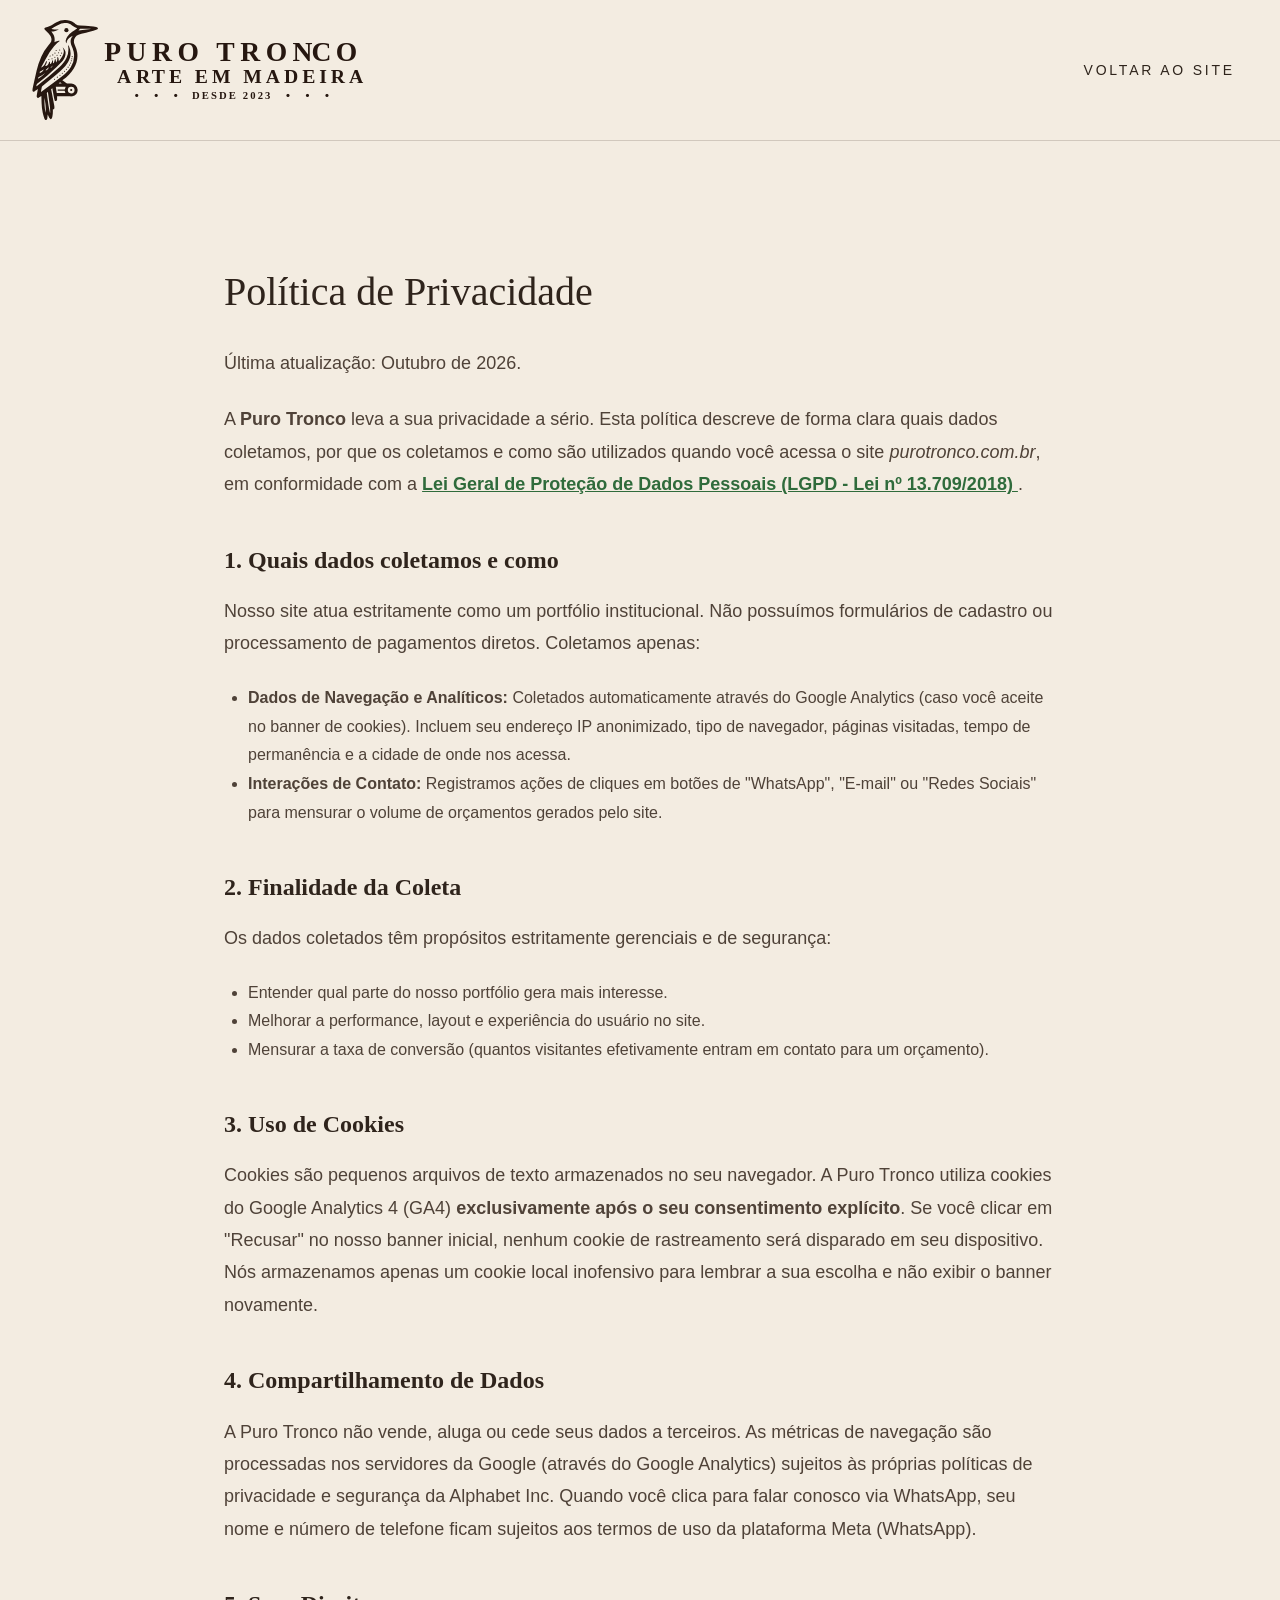
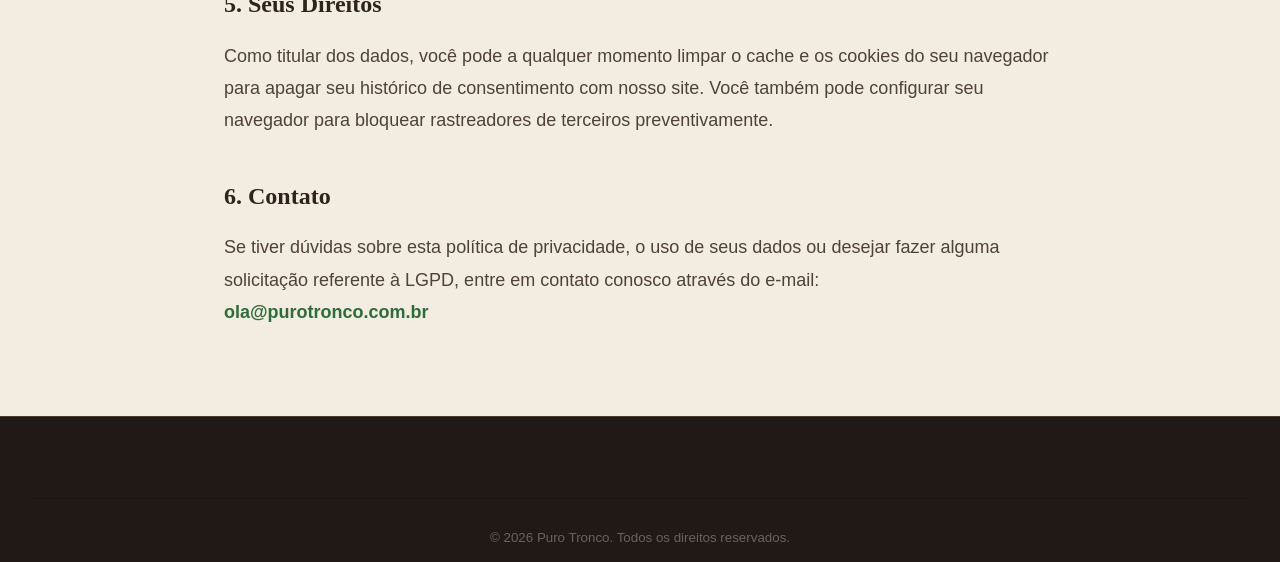
==== privacidade.html @ 40820120 "Site Puro Tronco V4 Site da puro tronco V4, coletas de métricas, coleta de cookies e indexação, otim" ====
<!DOCTYPE html>
<html lang="pt-BR">

<head>
  <meta charset="UTF-8" />
  <meta name="viewport" content="width=device-width, initial-scale=1.0" />
  <title>Política de Privacidade | Puro Tronco</title>
  <meta name="robots" content="noindex, follow"> 
  
  <link rel="preload" href="./assets/fonts/LTSaeada-SemiBold.woff2" as="font" type="font/woff2" crossorigin>  
  <link rel="icon" href="./assets/img/svg/favicon-puro-tronco.svg"/>
  <link rel="stylesheet" href="./styles/style.css">
  
  <!-- Injeção do script para que o menu hambúrguer funcione nesta página -->
  <script src="./scripts/script.js" defer></script>
</head>

<body class="corpo-pagina">
  <div class="wrapper">
    
    <header class="cabecalho">
        <div class="cabecalho__container">
          <a href="./privacidade.html" class="link-padrao cabecalho__logo-link">
            <img src="./assets/img/svg/logo-horizontal-da-puro-tronco.svg" alt="Logo Puro Tronco Arte em Madeira"
              class="cabecalho__logo-img" width="1069.28" height="321.62"/>
          </a>
          
          <!-- Botão Hambúrguer adicionado para o mobile -->
          <button id="menu-mobile" class="btn-mobile" aria-label="Abrir menu" aria-expanded="false">
            <img src="./assets/img/svg/hamburguer-menu.svg" alt="" aria-hidden="true" width="24" height="24"/>
          </button>

          <nav id="navegacao-principal" class="nav">
            <a href="./index.html" class="link-padrao nav__link">Voltar ao site</a>
          </nav>
        </div>
    </header>

    <main class="privacidade">
        <h1 class="titulo-secundario privacidade__titulo">Política de Privacidade</h1>
        <p class="privacidade__texto">Última atualização: Outubro de 2026.</p>
        
        <p class="privacidade__texto">
            A <strong>Puro Tronco</strong> leva a sua privacidade a sério. Esta política descreve de forma clara quais dados coletamos, por que os coletamos e como são utilizados quando você acessa o site <em>purotronco.com.br</em>, em conformidade com a 
            <a href="https://www.planalto.gov.br/ccivil_03/_ato2015-2018/2018/lei/l13709.htm" target="_blank" rel="noopener noreferrer" class="texto-destaque" style="text-decoration: underline;">
                Lei Geral de Proteção de Dados Pessoais (LGPD - Lei nº 13.709/2018)
            </a>.
        </p>

        <h2 class="privacidade__subtitulo">1. Quais dados coletamos e como</h2>
        <p class="privacidade__texto">Nosso site atua estritamente como um portfólio institucional. Não possuímos formulários de cadastro ou processamento de pagamentos diretos. Coletamos apenas:</p>
        <ul class="privacidade__lista">
            <li><strong>Dados de Navegação e Analíticos:</strong> Coletados automaticamente através do Google Analytics (caso você aceite no banner de cookies). Incluem seu endereço IP anonimizado, tipo de navegador, páginas visitadas, tempo de permanência e a cidade de onde nos acessa.</li>
            <li><strong>Interações de Contato:</strong> Registramos ações de cliques em botões de "WhatsApp", "E-mail" ou "Redes Sociais" para mensurar o volume de orçamentos gerados pelo site.</li>
        </ul>

        <h2 class="privacidade__subtitulo">2. Finalidade da Coleta</h2>
        <p class="privacidade__texto">Os dados coletados têm propósitos estritamente gerenciais e de segurança:</p>
        <ul class="privacidade__lista">
            <li>Entender qual parte do nosso portfólio gera mais interesse.</li>
            <li>Melhorar a performance, layout e experiência do usuário no site.</li>
            <li>Mensurar a taxa de conversão (quantos visitantes efetivamente entram em contato para um orçamento).</li>
        </ul>

        <h2 class="privacidade__subtitulo">3. Uso de Cookies</h2>
        <p class="privacidade__texto">
            Cookies são pequenos arquivos de texto armazenados no seu navegador. A Puro Tronco utiliza cookies do Google Analytics 4 (GA4) <strong>exclusivamente após o seu consentimento explícito</strong>. 
            Se você clicar em "Recusar" no nosso banner inicial, nenhum cookie de rastreamento será disparado em seu dispositivo. Nós armazenamos apenas um cookie local inofensivo para lembrar a sua escolha e não exibir o banner novamente.
        </p>

        <h2 class="privacidade__subtitulo">4. Compartilhamento de Dados</h2>
        <p class="privacidade__texto">
            A Puro Tronco não vende, aluga ou cede seus dados a terceiros. As métricas de navegação são processadas nos servidores da Google (através do Google Analytics) sujeitos às próprias políticas de privacidade e segurança da Alphabet Inc. Quando você clica para falar conosco via WhatsApp, seu nome e número de telefone ficam sujeitos aos termos de uso da plataforma Meta (WhatsApp).
        </p>

        <h2 class="privacidade__subtitulo">5. Seus Direitos</h2>
        <p class="privacidade__texto">Como titular dos dados, você pode a qualquer momento limpar o cache e os cookies do seu navegador para apagar seu histórico de consentimento com nosso site. Você também pode configurar seu navegador para bloquear rastreadores de terceiros preventivamente.</p>

        <h2 class="privacidade__subtitulo">6. Contato</h2>
        <p class="privacidade__texto">
            Se tiver dúvidas sobre esta política de privacidade, o uso de seus dados ou desejar fazer alguma solicitação referente à LGPD, entre em contato conosco através do e-mail: <br>
            <strong><a href="mailto:ola@purotronco.com.br" class="texto-destaque">ola@purotronco.com.br</a></strong>
        </p>
    </main>

    <footer class="rodape">
        <div class="rodape__container">
          <div class="divisor-rodape"></div>
          <!-- Tag <label> removida e substituída por <div> conforme auditoria W3C -->
          <div class="rodape__rights">
            <div class="rodape__rights-text">
              <span class="rodape__copyright">© 2026 Puro Tronco. Todos os direitos reservados.</span>
            </div>
          </div>
        </div>
      </footer>
  </div>
</body>
</html>
---- styles/style.css ----
/* ==========================================================================
   1. VARIÁVEIS (Custom Properties)
   ========================================================================== */
:root {
    --header-height: 100px;
}

@font-face {
    font-family: 'LT Saeada';
    src: url('../assets/fonts/LTSaeada-SemiBold.woff2') format('woff2'),
        local('LT Saeada'), local('LTSaeada');
    font-weight: 600;
    /* Define o peso Semi-Bold correto da identidade da Puro Tronco */
    font-style: normal;
    font-display: swap;
    /* Mantém o texto visível com fonte padrão até o download concluir */
}

/* ==========================================================================
   2. RESET & CONFIGURAÇÕES GLOBAIS
   ========================================================================== */
*,
::before,
::after {
    box-sizing: border-box;
    border-width: 0;
    border-style: solid;
    border-color: #e5e7eb;
}

html,
:host {
    scroll-behavior: smooth;
    line-height: 1.5;
    text-size-adjust: 100%;
    tab-size: 4;
    font-family: 'LT Saeada', ui-sans-serif, system-ui, sans-serif, "Apple Color Emoji", "Segoe UI Emoji", "Segoe UI Symbol", "Noto Color Emoji";
    font-feature-settings: normal;
    font-variation-settings: normal;
    -webkit-tap-highlight-color: transparent;
}

body {
    margin: 0;
    font-family: 'LT Saeada', sans-serif;
    line-height: inherit;
}

hr {
    height: 0;
    color: inherit;
    border-top-width: 1px;
}

abbr:where([title]) {
    text-decoration: underline dotted;
}

a {
    color: inherit;
    text-decoration: inherit;
}

b,
strong {
    font-weight: bolder;
}

small {
    font-size: 80%;
}

sub,
sup {
    font-size: 75%;
    line-height: 0;
    position: relative;
    vertical-align: baseline;
}

sub {
    bottom: -0.25em;
}

sup {
    top: -0.5em;
}

table {
    text-indent: 0;
    border-color: inherit;
    border-collapse: collapse;
}

button,
input,
optgroup,
select,
textarea {
    font-family: inherit;
    font-size: 100%;
    margin: 0;
    padding: 0;
}

button,
select {
    text-transform: none;
}

button,
input:where([type='button']),
input:where([type='reset']),
input:where([type='submit']) {
    appearance: button;
    background-color: transparent;
    background-image: none;
}

:-moz-focusring {
    outline: auto;
}

:-moz-ui-invalid {
    box-shadow: none;
}

progress {
    vertical-align: baseline;
}

::-webkit-inner-spin-button,
::-webkit-outer-spin-button {
    height: auto;
}

[type='search'] {
    appearance: textfield;
    outline-offset: -2px;
}

::-webkit-search-decoration {
    appearance: none;
}

::-webkit-file-upload-button {
    appearance: button;
    font: inherit;
}

summary {
    display: list-item;
}

blockquote,
dl,
dd,
h1,
h2,
h3,
h4,
h5,
h6,
hr,
figure,
p,
pre {
    margin: 0;
}

fieldset,
legend,
dialog {
    margin: 0;
    padding: 0;
}

ol,
ul,
menu {
    list-style: none;
    margin: 0;
    padding: 0;
}

textarea {
    resize: vertical;
}

input::placeholder,
textarea::placeholder {
    opacity: 1;
    color: #9ca3af;
}

button,
[role="button"] {
    cursor: pointer;
}

:disabled {
    cursor: default;
}

img,
svg,
video,
canvas,
audio,
iframe,
embed,
object {
    display: block;
}

img,
video {
    max-width: 100%;
    height: auto;
}

[hidden] {
    display: none;
}

/* ==========================================================================
   3. TIPOGRAFIA GERAL E BASE
   ========================================================================== */
.font-display,
h1,
h2,
h3,
h4,
h5,
h6 {
    font-family: 'LT Saeada', 'Playfair Display', serif, sans-serif;
    font-size: inherit;
    font-weight: inherit;
}

code,
kbd,
samp,
pre {
    font-family: ui-monospace, SFMono-Regular, Menlo, Monaco, Consolas, "Liberation Mono", "Courier New", monospace;
    font-size: 1em;
}

.corpo-pagina {
    background-color: #f3ece1;
    color: #2b241f;
    font-size: 16px;
    line-height: 1.6;
    font-family: 'LT Saeada', sans-serif;
}

.titulo-principal {
    color: #f7efe4;
    font-size: 64px;
    line-height: 1.05;
}

.titulo-secundario {
    color: #2f241c;
    font-size: 40px;
    line-height: 1.15;
}

.btn-primario {
    background-color: #2f6b3b;
    color: #ffffff;
    border-radius: 9999px;
}

.link-padrao {
    color: #2f241c;
    text-decoration: none;
}

.borda-destaque {
    border-radius: 20px;
    border-color: #dccab3;
}

/* ==========================================================================
   4. LAYOUT GERAL
   ========================================================================== */
.wrapper {
    min-height: 100vh;
    background-color: rgb(243 236 225 / 1);
    color: rgb(43 36 31 / 1);
}

section {
    scroll-margin-top: var(--header-height);
}

.sobre__titulo,
.portfolio__titulo,
.servicos__titulo,
.contato__titulo {
    font-size: clamp(1.875rem, 4vw + 1rem, 3rem) !important;
    line-height: 1.2 !important;
}

/* ==========================================================================
   5. COMPONENTES: HEADER & MENU
   ========================================================================== */
.cabecalho {
    position: sticky;
    top: 0px;
    z-index: 30;
    border-bottom-width: 1px;
    border-color: rgb(75 58 47 / 0.2);
    background-color: rgb(243 236 225 / 0.95);
    backdrop-filter: blur(8px);
}

.cabecalho__container {
    margin-left: auto;
    margin-right: auto;
    display: flex;
    max-width: 80rem;
    align-items: center;
    justify-content: space-between;
    padding: 1.25rem 2rem;
}

.cabecalho__logo-link {
    display: flex;
    align-items: center;
    gap: 0.75rem;
    transition: all 150ms cubic-bezier(0.4, 0, 0.2, 1);
}

.cabecalho__logo-link:hover {
    opacity: 0.8;
}

.cabecalho__logo-img {
    display: block;
    width: 100%;
    max-width: 520px;
    height: 100px;
    object-fit: contain;
}

.nav {
    display: flex;
    align-items: center;
    gap: 2rem;
    font-size: 0.875rem;
    font-weight: 500;
    text-transform: uppercase;
    letter-spacing: 0.2em;
    color: rgb(77 58 45 / 1);
}

.nav__link {
    border-radius: 9999px;
    border: 1px solid transparent;
    padding: 0.5rem 0.75rem;
    transition: all 150ms cubic-bezier(0.4, 0, 0.2, 1);
}

.nav__link:hover {
    border-color: rgb(191 163 135 / 1);
    background-color: rgb(234 219 200 / 1);
}

.btn-mobile {
    display: none;
    background: none;
    border: none;
    cursor: pointer;
    color: rgb(47 36 28 / 1);
    padding: 0.5rem;
}

/* ==========================================================================
   6. SEÇÕES
   ========================================================================== */

/* --- HERO --- */
.hero {
    position: relative;
    overflow: hidden;
    background-color: rgb(36 26 21 / 1);
}

.hero__bg-texture {
    position: absolute;
    inset: 0px;
    opacity: 0.4;
}

.hero__bg-img {
    height: 100%;
    width: 100%;
    object-fit: cover;
}

.hero__overlay {
    position: absolute;
    inset: 0px;
    background-image: linear-gradient(to right, rgb(31 23 18 / 0.95), rgb(43 32 24 / 0.8), rgb(59 45 34 / 0.7));
    background-color: rgba(0, 0, 0, 0);
}

.hero__container {
    position: relative;
    margin: 0 auto;
    display: flex;
    max-width: 80rem;
    flex-direction: column;
    gap: 2rem;
    padding: 7rem 2rem;
}

.hero__badge {
    width: fit-content;
    border-radius: 9999px;
    border: 1px solid rgb(199 150 93 / 0.4);
    background-color: rgb(243 236 225 / 0.1);
    padding: 0.5rem 1rem;
    font-size: 0.75rem;
    font-weight: 600;
    text-transform: uppercase;
    letter-spacing: 0.3em;
    color: rgb(228 201 168 / 1);
}

.hero__content {
    max-width: 56rem;
}

.hero__title {
    font-size: clamp(2.25rem, 5vw + 1rem, 4.5rem) !important;
    line-height: 1.1 !important;
    font-weight: 700;
    letter-spacing: 2px;
    color: rgb(247 239 228 / 1);
}

.hero__subtitle {
    margin-top: 1.5rem;
    max-width: 42rem;
    font-size: 1.25rem;
    line-height: 1.75rem;
    color: rgb(234 223 206 / 1);
}

.hero__actions {
    margin-top: 2.5rem;
    display: flex;
    align-items: center;
    gap: 1rem;
}

.hero__btn {
    display: inline-flex;
    align-items: center;
    gap: 0.75rem;
    border-radius: 9999px;
    border: 1px solid rgb(75 138 88 / 1);
    background-color: rgb(47 107 59 / 1);
    padding: 1rem 1.75rem;
    font-size: 0.875rem;
    font-weight: 600;
    text-transform: uppercase;
    letter-spacing: 0.18em;
    color: rgb(255 255 255 / 1);
    transition: all 150ms ease;
}

.hero__btn:hover {
    border-color: rgb(132 176 141 / 1);
    background-color: rgb(36 87 48 / 1);
}

.hero__btn:focus {
    outline: 2px solid transparent;
    outline-offset: 2px;
    box-shadow: 0 0 0 0px #fff, 0 0 0 calc(2px + 0px) rgb(207 226 211 / 1), 0 0 #0000;
}

.btn-primario__icone {
    height: 1.25rem;
    width: 1.25rem;
}

/* --- TAG DE SEÇÃO GLOBAL --- */
.tag-secao {
    width: fit-content;
    border-radius: 9999px;
    border: 1px solid rgb(210 181 150 / 1);
    background-color: rgb(245 235 223 / 1);
    padding: 0.5rem 1rem;
    font-size: 0.75rem;
    font-weight: 600;
    text-transform: uppercase;
    letter-spacing: 0.25em;
    color: rgb(138 101 70 / 1);
}

.tag-secao--margin {
    margin-bottom: 20px;
}

/* --- SOBRE --- */
.sobre {
    border-top: 1px solid rgb(220 202 179 / 1);
    background-color: rgb(246 239 230 / 1);
}

.sobre__container {
    margin: 0 auto;
    display: grid;
    max-width: 80rem;
    grid-template-columns: repeat(2, minmax(0, 1fr));
    gap: 3rem;
    padding: 6rem 2rem;
}

.sobre__conteudo {
    display: flex;
    flex-direction: column;
    justify-content: center;
    gap: 1.5rem;
}

.sobre__linha {
    display: flex;
    align-items: stretch;
    flex-wrap: nowrap;
}

.sobre__coluna {
    flex-grow: 1;
}

.sobre__label-wrapper {
    flex-basis: 100%;
    display: flex;
    justify-content: center;
    align-items: center;
    align-self: center;
    margin-bottom: 20px;
}

.sobre__titulo {
    color: rgb(47 36 28 / 1);
    font-weight: 700;
}

.sobre__descricao {
    max-width: 42rem;
    font-size: 1.125rem;
    line-height: 2rem;
    color: rgb(79 66 56 / 1);
}

.sobre__destaques {
    display: grid;
    grid-template-columns: repeat(2, minmax(0, 1fr));
    gap: 1rem;
}

.card-destaque {
    border-radius: 1rem;
    border: 1px solid rgb(217 196 170 / 1);
    background-color: rgb(255 250 244 / 1);
    padding: 1.25rem;
    box-shadow: 0 1px 2px 0 rgb(0 0 0 / 0.05);
    transition: all 150ms ease;
}

.card-destaque:hover {
    transform: translateY(-0.25rem);
    border-color: rgb(191 163 135 / 1);
    box-shadow: 0 10px 15px -3px rgb(0 0 0 / 0.08);
}

.card-destaque__cabecalho {
    display: flex;
    align-items: center;
    gap: 0.75rem;
}

.card-destaque__icone {
    height: 1.25rem;
    width: 1.25rem;
}

.card-destaque__titulo {
    font-size: 0.875rem;
    font-weight: 600;
    text-transform: uppercase;
    letter-spacing: 0.16em;
    color: rgb(111 83 61 / 1);
}

.card-destaque__texto {
    margin-top: 0.75rem;
    font-size: 0.875rem;
    line-height: 1.5rem;
    color: rgb(91 75 63 / 1);
}

.sobre__imagem-col {
    position: relative;
}

.moldura-imagem {
    overflow: hidden;
    border-radius: 28px;
    border: 1px solid rgb(220 202 179 / 1);
    background-color: rgb(233 221 207 / 1);
    box-shadow: 0 10px 15px -3px rgb(0 0 0 / 0.1);
    height: 600px;
    width: 100%;
}

.sobre__img {
    height: 100%;
    width: 100%;
    object-fit: cover;
}

.card-flutuante {
    position: absolute;
    bottom: 1.5rem;
    left: 1.5rem;
    max-width: 20rem;
    border-radius: 1rem;
    border: 1px solid rgb(216 191 159 / 1);
    background-color: rgb(255 249 242 / 0.95);
    padding: 1.25rem;
    box-shadow: 0 4px 6px -1px rgb(0 0 0 / 0.1);
}

.card-flutuante__cabecalho {
    display: flex;
    align-items: center;
    gap: 0.75rem;
}

.card-flutuante__icone {
    height: 1.25rem;
    width: 1.25rem;
}

.card-flutuante__titulo {
    font-size: 0.875rem;
    font-weight: 600;
    text-transform: uppercase;
    letter-spacing: 0.16em;
    color: rgb(111 83 61 / 1);
}

.card-flutuante__texto {
    margin-top: 0.5rem;
    font-size: 0.875rem;
    line-height: 1.5rem;
    color: rgb(86 72 61 / 1);
}

/* --- PORTFÓLIO/GALERIA --- */
.portfolio {
    border-top: 1px solid rgb(220 202 179 / 1);
    background-color: rgb(239 229 216 / 1);
}

.portfolio__container {
    margin: 0 auto;
    max-width: 80rem;
    padding: 6rem 2rem;
}

.portfolio__cabecalho {
    display: flex;
    flex-direction: column;
    align-items: center;
    gap: 1rem;
    text-align: center;
}

.portfolio__titulo {
    color: rgb(47 36 28 / 1);
    font-weight: 700;
}

.portfolio__subtitulo {
    max-width: 42rem;
    font-size: 1.125rem;
    line-height: 1.75rem;
    color: rgb(90 75 64 / 1);
}

.portfolio__grid {
    margin-top: 3rem;
    display: grid;
    grid-template-columns: repeat(3, minmax(0, 1fr));
    gap: 1.5rem;
}

.card-portfolio {
    overflow: hidden;
    border-radius: 24px;
    border: 1px solid rgb(217 196 170 / 1);
    background-color: rgb(255 248 240 / 1);
    box-shadow: 0 1px 2px 0 rgb(0 0 0 / 0.05);
    transition: all 150ms ease;
}

.card-portfolio:hover {
    transform: translateY(-0.25rem);
    border-color: rgb(191 163 135 / 1);
    box-shadow: 0 10px 15px -3px rgb(0 0 0 / 0.08);
}

.card-portfolio__img-wrapper {
    aspect-ratio: 1 / 1;
    overflow: hidden;
}

.card-portfolio__img {
    height: 100%;
    width: 100%;
    object-fit: cover;
}

.portfolio__rodape {
    margin-top: 2.5rem;
    display: flex;
    justify-content: center;
}

.btn-secundario {
    display: inline-flex;
    align-items: center;
    gap: 0.75rem;
    border-radius: 9999px;
    border: 1px solid rgb(183 150 115 / 1);
    background-color: transparent;
    padding: 1rem 1.75rem;
    font-size: 0.875rem;
    font-weight: 600;
    text-transform: uppercase;
    letter-spacing: 0.18em;
    color: rgb(79 61 49 / 1);
    transition: all 150ms ease;
}

.btn-secundario:hover {
    border-color: rgb(138 106 79 / 1);
    background-color: rgb(248 239 228 / 1);
}

.btn-secundario:focus {
    outline: 2px solid transparent;
    outline-offset: 2px;
    box-shadow: 0 0 0 0px #fff, 0 0 0 calc(2px + 0px) rgb(216 192 164 / 1), 0 0 #0000;
}

.btn-secundario__icone {
    height: 1.25rem;
    width: 1.25rem;
}

/* --- SERVIÇOS --- */
.servicos {
    border-top: 1px solid rgb(220 202 179 / 1);
}

.servicos__container {
    margin: 0 auto;
    max-width: 80rem;
    padding: 6rem 2rem;
}

.servicos__cabecalho {
    display: flex;
    flex-direction: column;
    align-items: center;
    gap: 1rem;
    text-align: center;
}

.servicos__titulo {
    color: rgb(47 36 28 / 1);
    font-weight: 700;
}

.servicos__subtitulo {
    max-width: 46rem;
    font-size: 1.125rem;
    line-height: 1.75rem;
    color: rgb(90 75 64 / 1);
}

.servicos__grid {
    margin-top: 3rem;
    display: grid;
    grid-template-columns: repeat(3, minmax(0, 1fr));
    gap: 1.5rem;
}

.card-servico {
    display: flex;
    flex-direction: column;
    justify-content: space-between;
    border-radius: 24px;
    border: 1px solid rgb(217 196 170 / 1);
    background-color: rgb(255 248 240 / 1);
    padding: 1.75rem;
    box-shadow: 0 1px 2px 0 rgb(0 0 0 / 0.05);
    transition: all 150ms ease;
}

.card-servico:hover {
    transform: translateY(-0.25rem);
    border-color: rgb(191 163 135 / 1);
    box-shadow: 0 10px 15px -3px rgb(0 0 0 / 0.08);
}

.card-servico__cabecalho {
    display: flex;
    align-items: flex-start;
    justify-content: space-between;
    gap: 1rem;
    padding-bottom: 1rem;
    border-bottom: 1px solid rgb(229 214 194 / 1);
}

.card-servico__icone-wrapper {
    display: flex;
    height: 3rem;
    width: 3rem;
    align-items: center;
    justify-content: center;
    border-radius: 9999px;
    border: 1px solid rgb(216 191 159 / 1);
    background-color: rgb(245 235 223 / 1);
    flex-shrink: 0;
}

.card-servico__icone {
    height: 1.4rem;
    width: 1.4rem;
}

.card-servico__tag {
    display: inline-flex;
    align-items: center;
    border-radius: 9999px;
    border: 1px solid rgb(199 150 93 / 0.45);
    background-color: rgb(243 236 225 / 1);
    padding: 0.35rem 0.75rem;
    font-size: 0.7rem;
    font-weight: 600;
    text-transform: uppercase;
    letter-spacing: 0.18em;
    color: rgb(138 101 70 / 1);
}

.card-servico__corpo {
    padding-top: 1.25rem;
    flex-grow: 1;
}

.card-servico__titulo {
    font-size: 1.5rem;
    line-height: 1.25;
    font-weight: 700;
    color: rgb(47 36 28 / 1);
}

.card-servico__texto {
    margin-top: 1rem;
    font-size: 1rem;
    line-height: 1.9;
    color: rgb(79 66 56 / 1);
}

.card-servico__rodape {
    margin-top: 1.5rem;
    padding-top: 1rem;
    border-top: 1px solid rgb(229 214 194 / 1);
}

.card-servico__nota {
    font-size: 0.875rem;
    line-height: 1.6;
    color: rgb(111 83 61 / 1);
}

.texto-destaque {
    color: #2f6b3b;
    font-weight: 600;
}

.servicos__cta {
    margin-top: 2.5rem;
    display: flex;
    justify-content: center;
}

.btn-primario {
    display: inline-flex;
    align-items: center;
    gap: 0.75rem;
    border-radius: 9999px;
    border: 1px solid rgb(75 138 88 / 1);
    background-color: rgb(47 107 59 / 1);
    padding: 1rem 1.75rem;
    font-size: 0.875rem;
    font-weight: 600;
    text-transform: uppercase;
    letter-spacing: 0.18em;
    color: rgb(255 255 255 / 1);
    transition: all 150ms ease;
    text-decoration: none;
}

.btn-primario:hover {
    border-color: rgb(132 176 141 / 1);
    background-color: rgb(36 87 48 / 1);
}

/* --- CONTATO--- */
.contato {
    border-bottom: 1px solid rgb(220 202 179 / 1);
    border-top: 1px solid rgb(220 202 179 / 1);
    background-color: rgb(239 229 216 / 1);
}

.contato__container {
    margin: 0 auto;
    max-width: 80rem;
    padding: 6rem 2rem;
}

.contato__cabecalho {
    display: flex;
    flex-direction: column;
    align-items: center;
    gap: 1rem;
    text-align: center;
}

.contato__titulo {
    color: rgb(47 36 28 / 1);
    font-weight: 700;
}

.contato__subtitulo {
    max-width: 42rem;
    font-size: 1.125rem;
    line-height: 1.75rem;
    color: rgb(90 75 64 / 1);
}

.contato__grid {
    margin-top: 3rem;
    display: grid;
    grid-template-columns: repeat(3, minmax(0, 1fr));
    gap: 1.5rem;
}

.card-contato {
    display: flex;
    flex-direction: column;
    justify-content: space-between;
    min-height: 100%;
}

.card-contato__cabecalho {
    display: flex;
    align-items: flex-start;
    justify-content: space-between;
    gap: 1rem;
    padding-bottom: 1rem;
    border-bottom: 1px solid rgb(229 214 194 / 1);
}

.card-contato__valor {
    margin-top: 1rem;
    font-size: 1.375rem;
    line-height: 1.5;
    font-weight: 600;
    color: rgb(47 36 28 / 1);
    word-break: break-word;
}

.card-contato__detalhe {
    margin-top: 0.75rem;
    font-size: 0.95rem;
    line-height: 1.7;
    color: rgb(91 75 63 / 1);
}

.link-contato {
    display: inline-flex;
    align-items: center;
    gap: 0.5rem;
    color: rgb(47 107 59 / 1);
    text-decoration: none;
    transition: color 150ms ease, opacity 150ms ease;
}

.link-contato:hover {
    color: rgb(36 87 48 / 1);
}

.link-contato:focus {
    outline: 2px solid rgb(207 226 211 / 1);
    outline-offset: 4px;
    border-radius: 10px;
}

.card-contato__btn-wrapper {
    margin-top: 10px;
    display: flex;
    justify-content: center;
}

.btn-primario--small {
    flex: 1 1 0%;
    align-self: center;
    display: flex;
    justify-content: center;
    align-items: center;
    gap: 0.5rem;
    height: 40px;
    background-color: rgb(47 107 59 / 1);
    color: white;
    border-radius: 9999px;
    text-transform: uppercase;
    font-weight: 600;
    font-size: 0.875rem;
    text-decoration: none;
    transition: all 150ms ease;
}

.btn-primario--small:hover {
    background-color: rgb(36 87 48 / 1);
}

.divisor-contato {
    margin-top: 1rem;
    border-top: 1px solid rgb(229 214 194 / 1);
    padding-top: 1rem;
}

.card-contato__nota {
    font-size: 0.875rem;
    line-height: 1.6;
    color: rgb(111 83 61 / 1);
}

/* --- SOCIAIS --- */
.sociais {
    border-top: 1px solid rgb(220 202 179 / 1);
}

.sociais__container {
    padding: 96px 32px;
    margin: 0 auto;
    max-width: 80rem;
}

.sociais__grid {
    padding-top: 31px;
    display: grid;
    grid-template-columns: repeat(4, minmax(0, 1fr));
    gap: 1.25rem;
}

.card-social {
    display: flex;
    align-items: center;
    justify-content: center;
    min-height: 100%;
    padding: 0.5rem;
}

.card-social__link {
    display: flex;
    flex-direction: column;
    align-items: center;
    justify-content: center;
    gap: 0.85rem;
    width: 100%;
    min-height: 168px;
    padding: 1.5rem 1rem;
    border: 1px solid rgb(217 196 170 / 1);
    border-radius: 20px;
    background-color: rgb(255 248 240 / 1);
    box-shadow: 0 1px 2px 0 rgb(0 0 0 / 0.05);
    transition: all 150ms ease;
}

.card-social__link:hover {
    transform: translateY(-4px);
    border-color: rgb(191 163 135 / 1);
    background-color: rgb(255 251 246 / 1);
    box-shadow: 0 10px 15px -3px rgb(0 0 0 / 0.08);
}

.card-social__link:focus {
    outline: 2px solid rgb(207 226 211 / 1);
    outline-offset: 4px;
}

.card-social__icone-wrapper {
    display: flex;
    align-items: center;
    justify-content: center;
    width: 4rem;
    height: 4rem;
    border-radius: 9999px;
    border: 1px solid rgb(216 191 159 / 1);
    background-color: rgb(245 235 223 / 1);
}

.card-social__icone {
    width: 1.65rem;
    height: 1.65rem;
    object-fit: contain;
}

.card-social__nome {
    font-size: 0.95rem;
    line-height: 1.4;
    font-weight: 600;
    letter-spacing: 0.04em;
    color: rgb(79 61 49 / 1);
    text-align: center;
}

/* ==========================================================================
   7. FOOTER & FAB WHATSAPP
   ========================================================================== */
.rodape {
    border-top: 1px solid rgb(77 60 49 / 1);
    background-color: rgb(33 25 21 / 1);
    color: rgb(243 231 216 / 1);
}

.rodape__container {
    margin: 0 auto;
    max-width: 80rem;
    padding: 56px 32px 12px 32px;
}

.rodape__top {
    display: block;
}

.rodape__marca-col {
    display: flex;
    align-items: center;
    padding-bottom: 13px;
    flex-direction: column;
    justify-content: center;
    gap: 1rem;
}

.rodape__logo-img {
    width: 350px;
    height: 119px;
    border-radius: 20px;
    display: flex;
    align-items: center;
    justify-content: center;
    object-fit: contain;
}

.rodape__descricao {
    max-width: 24rem;
    font-size: 0.875rem;
    line-height: 1.75rem;
    color: rgb(217 199 178 / 1);
    align-self: center;
    vertical-align: middle;
    text-align: center;
    display: flex;
    justify-content: center;
    align-items: center;
}

.divisor-rodape {
    background-color: rgba(0, 0, 0, 0.22);
    height: 1px;
    width: 100%;
    margin: 25px 0;
}

.rodape__rights {
    display: flex;
    justify-content: center;
    align-items: center;
    opacity: 0.35;
}

.rodape__rights-text {
    text-align: justify;
}

.rodape__copyright {
    font-size: 10pt;
}

.fab-whatsapp {
    position: fixed;
    right: 24px;
    bottom: 24px;
    z-index: 1000;
    display: inline-flex;
    align-items: center;
    justify-content: center;
    width: 64px;
    height: 64px;
    border-radius: 9999px;
    background-color: rgb(47 107 59 / 1);
    border: 1px solid rgba(255, 255, 255, 0.35);
    box-shadow: 0 12px 30px rgba(0, 0, 0, 0.22);
    outline: 2px solid transparent;
    outline-offset: 3px;

    /* Controle de Estado: Força Bruta */
    opacity: 0 !important;
    visibility: hidden !important;
    pointer-events: none !important;
    transform: translateY(20px) !important;
    transition: opacity 300ms ease, visibility 300ms ease, transform 300ms ease, box-shadow 150ms ease, background-color 150ms ease;
}

.fab-whatsapp.show {
    opacity: 1 !important;
    visibility: visible !important;
    pointer-events: auto !important;
    transform: translateY(0) !important;
}

.fab-whatsapp.show:hover {
    transform: translateY(-4px) !important;
    box-shadow: 0 16px 36px rgba(0, 0, 0, 0.28);
}

.fab-whatsapp__icon {
    width: 30px;
    height: 30px;
    display: block;
}


/* ==========================================================================
   8. MEDIA QUERIES (Responsividade)
   ========================================================================== */
@media (max-width: 992px) {
    .btn-mobile {
        display: block;
    }

    .cabecalho__container {
        flex-wrap: wrap;
        justify-content: space-between;
        padding: 1.25rem 1.5rem;
    }

    .nav {
        display: none;
        width: 100%;
        flex-direction: column;
        align-items: center;
        text-align: center;
        padding-top: 1.5rem;
        gap: 1rem;
    }

    .nav.active {
        display: flex;
    }

    .hero__container {
        padding: 6rem 1.5rem;
    }

    .hero__title {
        font-size: 3.75rem;
        line-height: 1;
    }

    .hero__subtitle {
        font-size: 1.125rem;
        line-height: 1.75rem;
    }

    .sobre__container {
        grid-template-columns: repeat(1, minmax(0, 1fr));
        padding: 5rem 1.5rem;
    }

    .sobre__titulo,
    .portfolio__titulo,
    .servicos__titulo,
    .contato__titulo {
        font-size: 2.25rem;
        line-height: 2.5rem;
    }

    .sobre__img {
        min-height: 500px;
    }

    .portfolio__container,
    .servicos__container,
    .contato__container {
        padding: 5rem 1.5rem;
    }

    .portfolio__grid {
        grid-template-columns: repeat(2, minmax(0, 1fr));
    }

    .rodape__container {
        padding: 3.5rem 1.5rem;
    }

    .servicos__grid,
    .contato__grid {
        grid-template-columns: repeat(1, minmax(0, 1fr));
    }

    .sociais__grid {
        grid-template-columns: repeat(2, minmax(0, 1fr));
    }
}

@media (max-width: 480px) {
    .cabecalho__container {
        flex-direction: column;
        gap: 1rem;
        padding: 1.25rem 1rem;
    }

    .nav {
        flex-wrap: wrap;
        justify-content: center;
        gap: 1rem;
    }

    .hero__container {
        padding: 5rem 1rem;
    }

    .hero__title,
    .sobre__titulo,
    .portfolio__titulo,
    .servicos__titulo,
    .contato__titulo {
        font-size: 2.25rem;
        line-height: 2.5rem;
    }

    .hero__subtitle,
    .portfolio__subtitulo,
    .servicos__subtitulo,
    .contato__subtitulo {
        font-size: 1rem;
        line-height: 1.5rem;
    }

    .hero__actions {
        flex-direction: column;
        align-items: flex-start;
    }

    .sobre__container,
    .portfolio__container,
    .servicos__container,
    .contato__container {
        padding: 4rem 1rem;
    }

    .sobre__descricao {
        font-size: 1rem;
        line-height: 1.5rem;
    }

    .sobre__destaques {
        grid-template-columns: repeat(1, minmax(0, 1fr));
    }

    .sobre__img {
        min-height: 360px;
    }

    .card-flutuante {
        position: static;
        margin-top: 1rem;
        max-width: 100%;
    }

    .portfolio__grid,
    .sociais__grid {
        grid-template-columns: repeat(1, minmax(0, 1fr));
    }

    .rodape__container {
        padding: 3.5rem 1rem;
    }

    .card-servico {
        padding: 1.25rem;
    }

    .card-social__link {
        min-height: 148px;
    }
}

/* ==========================================================================
   9. BANNER LGPD E COOKIES
   ========================================================================== */
.lgpd-banner {
    position: fixed;
    bottom: 0;
    left: 0;
    width: 100%;
    background-color: rgb(33 25 21 / 0.98);
    color: rgb(243 231 216 / 1);
    padding: 1.5rem;
    z-index: 9999;
    transform: translateY(100%);
    transition: transform 0.4s ease-in-out;
    box-shadow: 0 -10px 25px rgba(0, 0, 0, 0.25);
    backdrop-filter: blur(8px);
}

.lgpd-banner.show {
    transform: translateY(0);
}

.lgpd-banner.hidden {
    display: none !important;
}

.lgpd-banner__content {
    max-width: 80rem;
    margin: 0 auto;
    display: flex;
    flex-direction: column;
    gap: 1.5rem;
}

.lgpd-banner__text {
    font-size: 0.875rem;
    line-height: 1.6;
    color: rgb(217 199 178 / 1);
}

.lgpd-banner__link {
    color: rgb(243 231 216 / 1);
    text-decoration: underline;
    font-weight: 600;
}

.lgpd-banner__actions {
    display: flex;
    gap: 1rem;
    flex-shrink: 0;
    justify-content: flex-start;
}

.btn-primario--small,
.btn-secundario--small {
    padding: 0.6rem 1.2rem;
    font-size: 0.8rem;
}

.btn-secundario--small {
    color: rgb(217 199 178 / 1);
    border: 1px solid rgb(217 199 178 / 0.5);
}

@media (min-width: 768px) {
    .lgpd-banner__content {
        flex-direction: row;
        align-items: center;
        justify-content: space-between;
    }
}

.privacidade {
    padding: 8rem 2rem 4rem 2rem;
    max-width: 56rem;
    margin: 0 auto;
}

.privacidade__titulo {
    margin-bottom: 2rem;
    color: rgb(47 36 28 / 1);
}

.privacidade__texto {
    font-size: 1.125rem;
    line-height: 1.8;
    color: rgb(79 66 56 / 1);
    margin-bottom: 1.5rem;
}

.privacidade__subtitulo {
    font-size: 1.5rem;
    font-weight: 700;
    color: rgb(47 36 28 / 1);
    margin: 2.5rem 0 1rem 0;
}

.privacidade__lista {
    list-style-type: disc;
    margin-left: 1.5rem;
    margin-bottom: 1.5rem;
    color: rgb(79 66 56 / 1);
    line-height: 1.8;
}
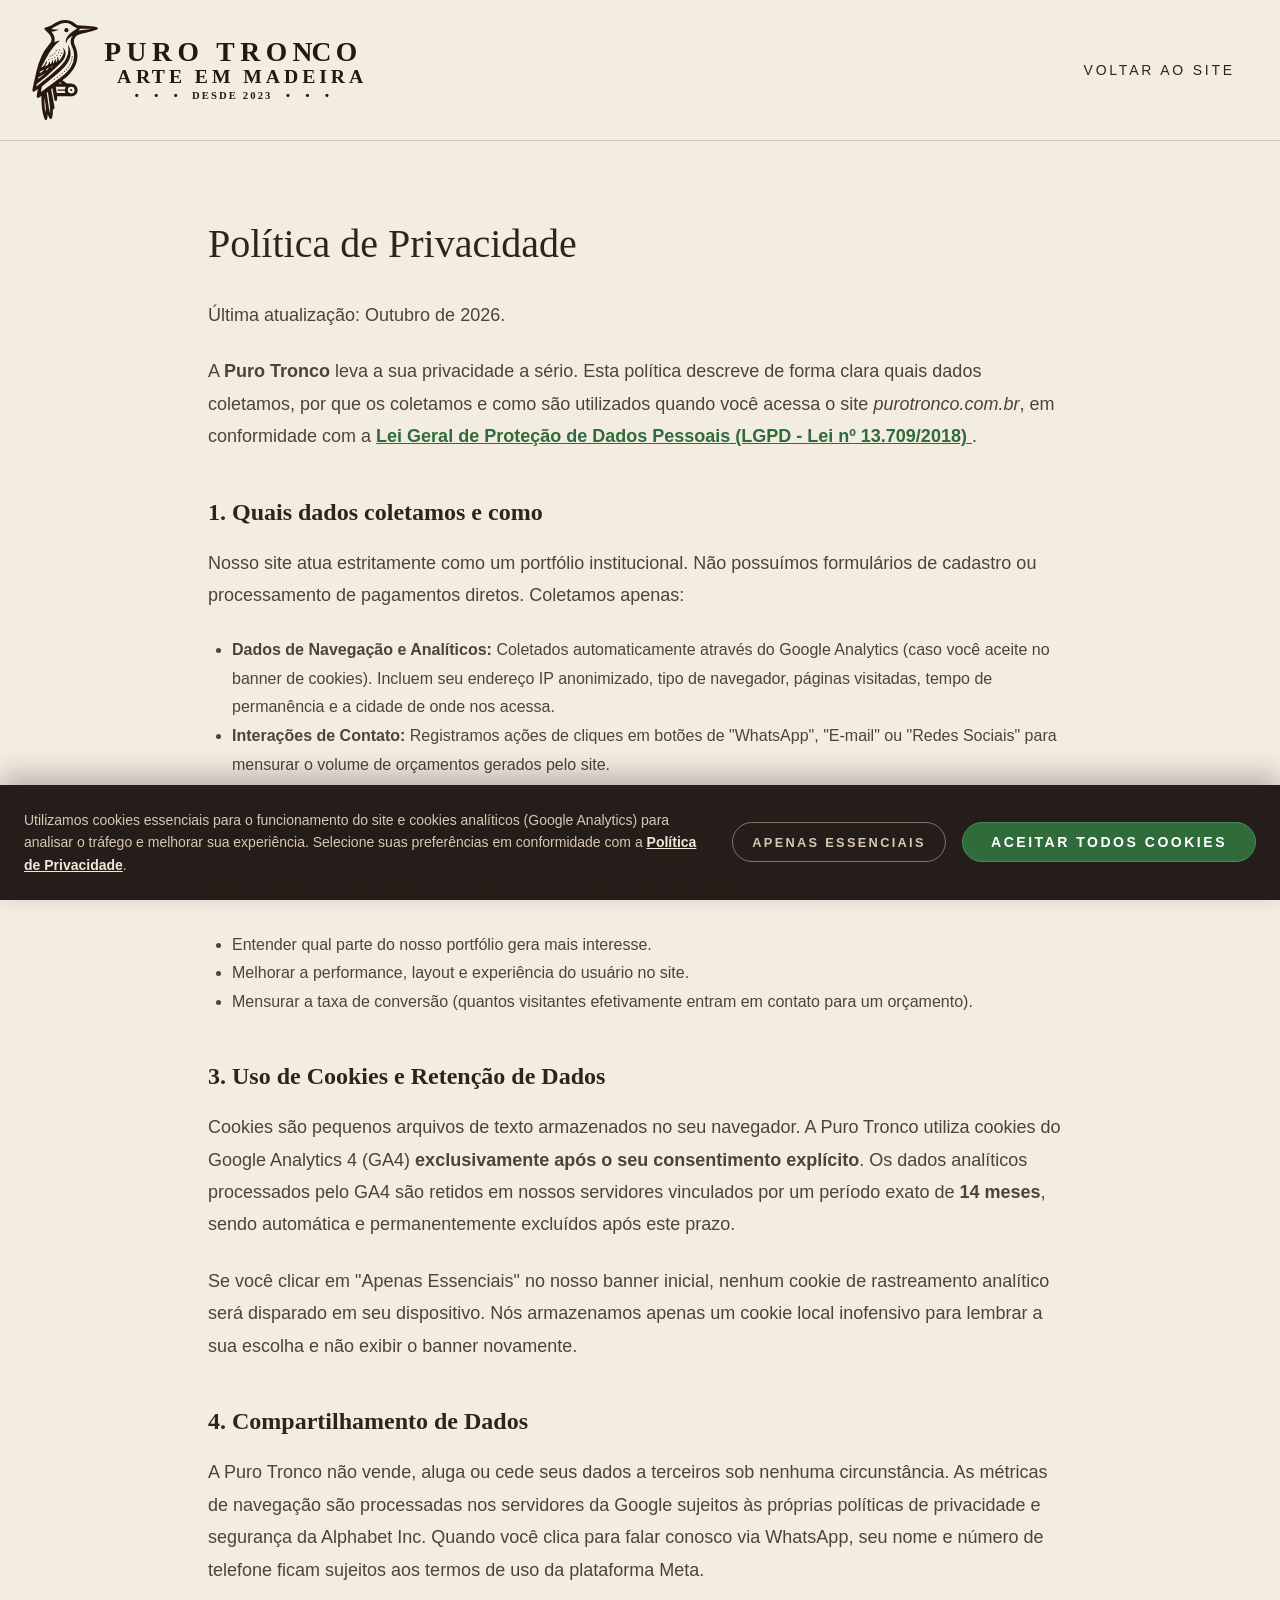
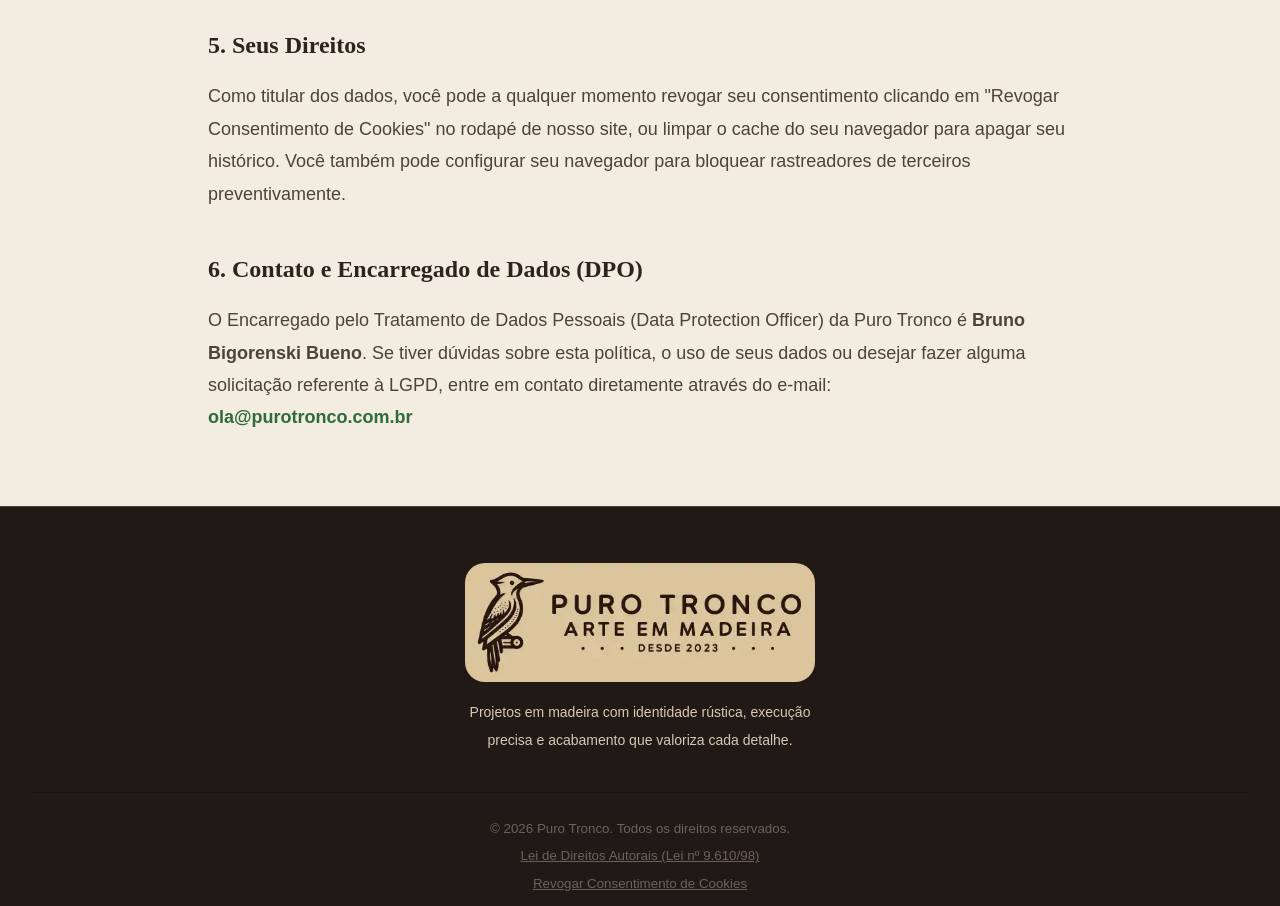
==== commit 296692ed: "Atualização V5 Puro Tronco Melhorias de sintaxe e semântica .js otimizado Css otimizado e modifica" ====
--- a/privacidade.html
+++ b/privacidade.html
@@ -2,98 +2,149 @@
 <html lang="pt-BR">
 
 <head>
-  <meta charset="UTF-8" />
-  <meta name="viewport" content="width=device-width, initial-scale=1.0" />
+  <meta charset="UTF-8">
+  <meta name="viewport" content="width=device-width, initial-scale=1.0">
   <title>Política de Privacidade | Puro Tronco</title>
-  <meta name="robots" content="noindex, follow"> 
-  
-  <link rel="preload" href="./assets/fonts/LTSaeada-SemiBold.woff2" as="font" type="font/woff2" crossorigin>  
-  <link rel="icon" href="./assets/img/svg/favicon-puro-tronco.svg"/>
+  <meta name="robots" content="noindex, follow">
+
+  <meta name="description" content="Política de Privacidade e Termos de Uso (LGPD) da marcenaria Puro Tronco.">
+  <link rel="canonical" href="https://purotronco.com.br/privacidade.html">
+
+  <link rel="preload" href="./assets/fonts/LTSaeada-SemiBold.woff2" as="font" type="font/woff2" crossorigin>
+  <link rel="icon" type="image/svg+xml" href="./assets/img/svg/favicon-puro-tronco.svg">
   <link rel="stylesheet" href="./styles/style.css">
-  
-  <!-- Injeção do script para que o menu hambúrguer funcione nesta página -->
+
   <script src="./scripts/script.js" defer></script>
 </head>
 
 <body class="corpo-pagina">
   <div class="wrapper">
-    
+
     <header class="cabecalho">
-        <div class="cabecalho__container">
-          <a href="./privacidade.html" class="link-padrao cabecalho__logo-link">
-            <img src="./assets/img/svg/logo-horizontal-da-puro-tronco.svg" alt="Logo Puro Tronco Arte em Madeira"
-              class="cabecalho__logo-img" width="1069.28" height="321.62"/>
-          </a>
-          
-          <!-- Botão Hambúrguer adicionado para o mobile -->
-          <button id="menu-mobile" class="btn-mobile" aria-label="Abrir menu" aria-expanded="false">
-            <img src="./assets/img/svg/hamburguer-menu.svg" alt="" aria-hidden="true" width="24" height="24"/>
-          </button>
+      <div class="cabecalho__container">
+        <a href="./index.html" class="link-padrao cabecalho__logo-link">
+          <img src="./assets/img/svg/logo-horizontal-da-puro-tronco.svg" alt="Logo Puro Tronco Arte em Madeira"
+            class="cabecalho__logo-img" width="1069" height="322">
+        </a>
 
-          <nav id="navegacao-principal" class="nav">
-            <a href="./index.html" class="link-padrao nav__link">Voltar ao site</a>
-          </nav>
-        </div>
+        <button id="menu-mobile" type="button" class="btn-mobile" aria-label="Abrir menu" aria-expanded="false">
+          <img src="./assets/img/svg/hamburguer-menu.svg" alt="" aria-hidden="true" width="24" height="24">
+        </button>
+
+        <nav id="navegacao-principal" class="nav">
+          <a href="./index.html" class="link-padrao nav__link">Voltar ao site</a>
+        </nav>
+      </div>
     </header>
 
     <main class="privacidade">
-        <h1 class="titulo-secundario privacidade__titulo">Política de Privacidade</h1>
-        <p class="privacidade__texto">Última atualização: Outubro de 2026.</p>
-        
-        <p class="privacidade__texto">
-            A <strong>Puro Tronco</strong> leva a sua privacidade a sério. Esta política descreve de forma clara quais dados coletamos, por que os coletamos e como são utilizados quando você acessa o site <em>purotronco.com.br</em>, em conformidade com a 
-            <a href="https://www.planalto.gov.br/ccivil_03/_ato2015-2018/2018/lei/l13709.htm" target="_blank" rel="noopener noreferrer" class="texto-destaque" style="text-decoration: underline;">
-                Lei Geral de Proteção de Dados Pessoais (LGPD - Lei nº 13.709/2018)
-            </a>.
-        </p>
+      <h1 class="titulo-secundario privacidade__titulo">Política de Privacidade</h1>
+      <p class="privacidade__texto">Última atualização: Outubro de 2026.</p>
 
-        <h2 class="privacidade__subtitulo">1. Quais dados coletamos e como</h2>
-        <p class="privacidade__texto">Nosso site atua estritamente como um portfólio institucional. Não possuímos formulários de cadastro ou processamento de pagamentos diretos. Coletamos apenas:</p>
-        <ul class="privacidade__lista">
-            <li><strong>Dados de Navegação e Analíticos:</strong> Coletados automaticamente através do Google Analytics (caso você aceite no banner de cookies). Incluem seu endereço IP anonimizado, tipo de navegador, páginas visitadas, tempo de permanência e a cidade de onde nos acessa.</li>
-            <li><strong>Interações de Contato:</strong> Registramos ações de cliques em botões de "WhatsApp", "E-mail" ou "Redes Sociais" para mensurar o volume de orçamentos gerados pelo site.</li>
-        </ul>
+      <p class="privacidade__texto">
+        A <strong>Puro Tronco</strong> leva a sua privacidade a sério. Esta política descreve de forma clara quais dados
+        coletamos, por que os coletamos e como são utilizados quando você acessa o site <em>purotronco.com.br</em>, em
+        conformidade com a
+        <a href="https://www.planalto.gov.br/ccivil_03/_ato2015-2018/2018/lei/l13709.htm" target="_blank"
+          rel="noopener noreferrer" class="privacidade__link" style="text-decoration: underline;">
+          Lei Geral de Proteção de Dados Pessoais (LGPD - Lei nº 13.709/2018)
+        </a>.
+      </p>
 
-        <h2 class="privacidade__subtitulo">2. Finalidade da Coleta</h2>
-        <p class="privacidade__texto">Os dados coletados têm propósitos estritamente gerenciais e de segurança:</p>
-        <ul class="privacidade__lista">
-            <li>Entender qual parte do nosso portfólio gera mais interesse.</li>
-            <li>Melhorar a performance, layout e experiência do usuário no site.</li>
-            <li>Mensurar a taxa de conversão (quantos visitantes efetivamente entram em contato para um orçamento).</li>
-        </ul>
+      <h2 class="privacidade__subtitulo">1. Quais dados coletamos e como</h2>
+      <p class="privacidade__texto">Nosso site atua estritamente como um portfólio institucional. Não possuímos
+        formulários de cadastro ou processamento de pagamentos diretos. Coletamos apenas:</p>
+      <ul class="privacidade__lista">
+        <li><strong>Dados de Navegação e Analíticos:</strong> Coletados automaticamente através do Google Analytics
+          (caso você aceite no banner de cookies). Incluem seu endereço IP anonimizado, tipo de navegador, páginas
+          visitadas, tempo de permanência e a cidade de onde nos acessa.</li>
+        <li><strong>Interações de Contato:</strong> Registramos ações de cliques em botões de "WhatsApp", "E-mail" ou
+          "Redes Sociais" para mensurar o volume de orçamentos gerados pelo site.</li>
+      </ul>
 
-        <h2 class="privacidade__subtitulo">3. Uso de Cookies</h2>
-        <p class="privacidade__texto">
-            Cookies são pequenos arquivos de texto armazenados no seu navegador. A Puro Tronco utiliza cookies do Google Analytics 4 (GA4) <strong>exclusivamente após o seu consentimento explícito</strong>. 
-            Se você clicar em "Recusar" no nosso banner inicial, nenhum cookie de rastreamento será disparado em seu dispositivo. Nós armazenamos apenas um cookie local inofensivo para lembrar a sua escolha e não exibir o banner novamente.
-        </p>
+      <h2 class="privacidade__subtitulo">2. Finalidade da Coleta</h2>
+      <p class="privacidade__texto">Os dados coletados têm propósitos estritamente gerenciais e de segurança:</p>
+      <ul class="privacidade__lista">
+        <li>Entender qual parte do nosso portfólio gera mais interesse.</li>
+        <li>Melhorar a performance, layout e experiência do usuário no site.</li>
+        <li>Mensurar a taxa de conversão (quantos visitantes efetivamente entram em contato para um orçamento).</li>
+      </ul>
 
-        <h2 class="privacidade__subtitulo">4. Compartilhamento de Dados</h2>
-        <p class="privacidade__texto">
-            A Puro Tronco não vende, aluga ou cede seus dados a terceiros. As métricas de navegação são processadas nos servidores da Google (através do Google Analytics) sujeitos às próprias políticas de privacidade e segurança da Alphabet Inc. Quando você clica para falar conosco via WhatsApp, seu nome e número de telefone ficam sujeitos aos termos de uso da plataforma Meta (WhatsApp).
-        </p>
+      <h2 class="privacidade__subtitulo">3. Uso de Cookies e Retenção de Dados</h2>
+      <p class="privacidade__texto">
+        Cookies são pequenos arquivos de texto armazenados no seu navegador. A Puro Tronco utiliza cookies do Google
+        Analytics 4 (GA4) <strong>exclusivamente após o seu consentimento explícito</strong>. Os dados analíticos processados pelo GA4 são retidos em nossos servidores vinculados por um período exato de <strong>14 meses</strong>, sendo automática e permanentemente excluídos após este prazo.
+      </p>
+      <p class="privacidade__texto">
+        Se você clicar em "Apenas Essenciais" no nosso banner inicial, nenhum cookie de rastreamento analítico será disparado em seu
+        dispositivo. Nós armazenamos apenas um cookie local inofensivo para lembrar a sua escolha e não exibir o banner
+        novamente.
+      </p>
 
-        <h2 class="privacidade__subtitulo">5. Seus Direitos</h2>
-        <p class="privacidade__texto">Como titular dos dados, você pode a qualquer momento limpar o cache e os cookies do seu navegador para apagar seu histórico de consentimento com nosso site. Você também pode configurar seu navegador para bloquear rastreadores de terceiros preventivamente.</p>
+      <h2 class="privacidade__subtitulo">4. Compartilhamento de Dados</h2>
+      <p class="privacidade__texto">
+        A Puro Tronco não vende, aluga ou cede seus dados a terceiros sob nenhuma circunstância. As métricas de navegação são processadas nos
+        servidores da Google sujeitos às próprias políticas de privacidade e segurança da Alphabet Inc. Quando você clica para falar conosco via WhatsApp, seu nome e número de telefone ficam sujeitos aos termos de uso da plataforma Meta.
+      </p>
 
-        <h2 class="privacidade__subtitulo">6. Contato</h2>
-        <p class="privacidade__texto">
-            Se tiver dúvidas sobre esta política de privacidade, o uso de seus dados ou desejar fazer alguma solicitação referente à LGPD, entre em contato conosco através do e-mail: <br>
-            <strong><a href="mailto:ola@purotronco.com.br" class="texto-destaque">ola@purotronco.com.br</a></strong>
-        </p>
+      <h2 class="privacidade__subtitulo">5. Seus Direitos</h2>
+      <p class="privacidade__texto">Como titular dos dados, você pode a qualquer momento revogar seu consentimento clicando em "Revogar Consentimento de Cookies" no rodapé de nosso site, ou limpar o cache do seu navegador para apagar seu histórico. Você também pode configurar seu navegador para bloquear rastreadores de terceiros preventivamente.</p>
+
+      <h2 class="privacidade__subtitulo">6. Contato e Encarregado de Dados (DPO)</h2>
+      <p class="privacidade__texto">
+        O Encarregado pelo Tratamento de Dados Pessoais (Data Protection Officer) da Puro Tronco é <strong>Bruno Bigorenski Bueno</strong>. Se tiver dúvidas sobre esta política, o uso de seus dados ou desejar fazer alguma solicitação referente à LGPD, entre em contato diretamente através do e-mail: <br>
+        <strong><a href="mailto:ola@purotronco.com.br" class="privacidade__link">ola@purotronco.com.br</a></strong>
+      </p>
     </main>
 
+    <!-- Footer -->
     <footer class="rodape">
-        <div class="rodape__container">
-          <div class="divisor-rodape"></div>
-          <!-- Tag <label> removida e substituída por <div> conforme auditoria W3C -->
-          <div class="rodape__rights">
-            <div class="rodape__rights-text">
-              <span class="rodape__copyright">© 2026 Puro Tronco. Todos os direitos reservados.</span>
+      <div class="rodape__container">
+        <div class="rodape__top">
+          <div class="rodape__marca-col">
+            <div class="rodape__marca">
+              <img src="./assets/img/webp/logo-para-rodape.webp" alt="Logo rodapé Puro Tronco Arte em Madeira"
+                class="rodape__logo-img" loading="lazy" decoding="async" width="530" height="180">
             </div>
+            <p class="rodape__descricao">Projetos em madeira com identidade rústica, execução precisa e acabamento que
+              valoriza cada detalhe.</p>
           </div>
         </div>
-      </footer>
+        <div class="divisor-rodape"></div>
+        <div class="rodape__rights">
+          <div class="rodape__rights-text"
+            style="display: flex; flex-direction: column; align-items: center; gap: 6px; text-align: center;">
+            <span class="rodape__copyright">© 2026 Puro Tronco. Todos os direitos reservados.</span>
+            <span class="rodape__copyright">
+              <a href="https://www.planalto.gov.br/ccivil_03/leis/l9610.htm" target="_blank" rel="noopener noreferrer"
+                style="text-decoration: underline; color: inherit;">
+                Lei de Direitos Autorais (Lei nº 9.610/98)
+              </a>
+            </span>
+            <span class="rodape__copyright">
+              <a href="#" id="revogar-cookies" style="text-decoration: underline; color: inherit;">Revogar Consentimento
+                de Cookies</a>
+            </span>
+          </div>
+        </div>
+      </div>
+    </footer>
   </div>
+
+  <!-- Banner LGPD e Cookies -->
+  <div id="lgpd-banner" class="lgpd-banner hidden">
+    <div class="lgpd-banner__content">
+      <p class="lgpd-banner__text">
+        Utilizamos cookies essenciais para o funcionamento do site e cookies analíticos (Google Analytics) para analisar o tráfego e melhorar sua experiência. Selecione suas preferências em conformidade com a
+        <a href="./privacidade.html" class="lgpd-banner__link">Política de Privacidade</a>.
+      </p>
+      <div class="lgpd-banner__actions">
+        <button id="lgpd-reject" type="button" class="btn-secundario btn-secundario--small">Apenas Essenciais</button>
+        <button id="lgpd-accept" type="button" class="btn-primario btn-primario--small">Aceitar Todos Cookies</button>
+      </div>
+    </div>
+  </div>
+
 </body>
+
 </html>
--- a/styles/style.css
+++ b/styles/style.css
@@ -2,1527 +2,1554 @@
    1. VARIÁVEIS (Custom Properties)
    ========================================================================== */
 :root {
-    --header-height: 100px;
+  --header-height: 100px;
+
+  /* Cores Globais e Primitivas */
+  --cor-branco: #ffffff;
+  --cor-transparente: transparent;
+  --cor-borda-global: #e5e7eb;
+  --cor-placeholder: #9ca3af;
+
+  /* Tons de Fundo */
+  --cor-fundo-principal: rgb(243 236 225 / 1);
+  --cor-fundo-corpo: #f3ece1;
+  --cor-fundo-secao-clara: rgb(246 239 230 / 1);
+  --cor-fundo-secao-escura: rgb(239 229 216 / 1);
+  --cor-fundo-card: rgb(255 248 240 / 1);
+  --cor-fundo-card-alt: rgb(255 250 244 / 1);
+  --cor-fundo-moldura: rgb(233 221 207 / 1);
+  --cor-fundo-header: rgb(243 236 225 / 0.95);
+  --cor-flutuante-bg: rgb(255 249 242 / 0.95);
+  --cor-fundo-social-hover: rgb(255 251 246 / 1);
+
+  /* Tons Escuros e Rodapé */
+  --cor-fundo-escuro: rgb(33 25 21 / 1);
+  --cor-fundo-hero: rgb(36 26 21 / 1);
+  --cor-fundo-lgpd: rgb(33 25 21 / 0.98);
+
+  /* Tons de Texto */
+  --cor-texto-corpo: #2b241f;
+  --cor-texto-principal: rgb(43 36 31 / 1);
+  --cor-texto-titulo: rgb(47 36 28 / 1);
+  --cor-texto-titulo-hex: #2f241c;
+  --cor-texto-subtitulo: rgb(90 75 64 / 1);
+  --cor-texto-descricao: rgb(79 66 56 / 1);
+  --cor-texto-detalhe: rgb(91 75 63 / 1);
+  --cor-texto-detalhe-alt: rgb(86 72 61 / 1);
+  --cor-texto-destaque: rgb(111 83 61 / 1);
+  --cor-texto-claro: rgb(243 231 216 / 1);
+  --cor-texto-escuro-suave: rgb(217 199 178 / 1);
+  --cor-texto-hero: rgb(247 239 228 / 1);
+  --cor-texto-hero-hex: #f7efe4;
+  --cor-texto-hero-sub: rgb(234 223 206 / 1);
+  --cor-nav-link: rgb(77 58 45 / 1);
+
+  /* Marca / Identidade */
+  --cor-primaria: rgb(47 107 59 / 1);
+  --cor-primaria-hex: #2f6b3b;
+  --cor-primaria-hover: rgb(36 87 48 / 1);
+  --cor-primaria-borda: rgb(75 138 88 / 1);
+  --cor-primaria-focus: rgb(207 226 211 / 1);
+  --cor-primaria-hover-border: rgb(132 176 141 / 1);
+
+  /* Botões Secundários */
+  --cor-btn-sec-texto: rgb(79 61 49 / 1);
+  --cor-btn-sec-borda: rgb(183 150 115 / 1);
+  --cor-btn-sec-hover-bg: rgb(248 239 228 / 1);
+  --cor-btn-sec-hover-borda: rgb(138 106 79 / 1);
+  --cor-btn-sec-focus: rgb(216 192 164 / 1);
+  --cor-btn-sec-small-borda: rgb(217 199 178 / 0.5);
+
+  /* Tags e Badges */
+  --cor-tag-bg: rgb(245 235 223 / 1);
+  --cor-tag-texto: rgb(138 101 70 / 1);
+  --cor-tag-borda: rgb(216 191 159 / 1);
+  --cor-tag-borda-alt: rgb(210 181 150 / 1);
+  --cor-tag-borda-translucida: rgb(199 150 93 / 0.45);
+  --cor-badge-bg: rgb(243 236 225 / 0.1);
+  --cor-badge-texto: rgb(228 201 168 / 1);
+  --cor-badge-borda: rgb(199 150 93 / 0.4);
+
+  /* Bordas Estruturais */
+  --cor-borda-destaque-hex: #dccab3;
+  --cor-borda-header: rgb(75 58 47 / 0.2);
+  --cor-borda-secao: rgb(220 202 179 / 1);
+  --cor-borda-card: rgb(217 196 170 / 1);
+  --cor-borda-card-hover: rgb(191 163 135 / 1);
+  --cor-borda-divisor: rgb(229 214 194 / 1);
+  --cor-borda-rodape: rgb(77 60 49 / 1);
+  --cor-borda-branca-translucida: rgba(255, 255, 255, 0.35);
+
+  /* Nav Interactions */
+  --cor-nav-link-hover-bg: rgb(234 219 200 / 1);
+
+  /* Gradients e Overlays */
+  --cor-hero-grad-1: rgb(31 23 18 / 0.95);
+  --cor-hero-grad-2: rgb(43 32 24 / 0.8);
+  --cor-hero-grad-3: rgb(59 45 34 / 0.7);
+
+  /* Sombras */
+  --cor-sombra-leve: rgb(0 0 0 / 0.05);
+  --cor-sombra-hover: rgb(0 0 0 / 0.08);
+  --cor-sombra-media: rgb(0 0 0 / 0.1);
+  --cor-sombra-forte: rgba(0, 0, 0, 0.22);
+  --cor-sombra-lgpd: rgba(0, 0, 0, 0.25);
+  --cor-sombra-fab-hover: rgba(0, 0, 0, 0.28);
 }
 
 @font-face {
-    font-family: 'LT Saeada';
-    src: url('../assets/fonts/LTSaeada-SemiBold.woff2') format('woff2'),
-        local('LT Saeada'), local('LTSaeada');
-    font-weight: 600;
-    /* Define o peso Semi-Bold correto da identidade da Puro Tronco */
-    font-style: normal;
-    font-display: swap;
-    /* Mantém o texto visível com fonte padrão até o download concluir */
+  font-family: 'LT Saeada';
+  src: url('../assets/fonts/LTSaeada-SemiBold.woff2') format('woff2');
+  font-weight: 600;
+  font-style: normal;
+  font-display: swap;
+  
 }
 
 /* ==========================================================================
    2. RESET & CONFIGURAÇÕES GLOBAIS
    ========================================================================== */
-*,
-::before,
-::after {
-    box-sizing: border-box;
-    border-width: 0;
-    border-style: solid;
-    border-color: #e5e7eb;
-}
-
-html,
-:host {
-    scroll-behavior: smooth;
-    line-height: 1.5;
-    text-size-adjust: 100%;
-    tab-size: 4;
-    font-family: 'LT Saeada', ui-sans-serif, system-ui, sans-serif, "Apple Color Emoji", "Segoe UI Emoji", "Segoe UI Symbol", "Noto Color Emoji";
-    font-feature-settings: normal;
-    font-variation-settings: normal;
-    -webkit-tap-highlight-color: transparent;
+*, ::before, ::after {
+  box-sizing: border-box;
+  border-width: 0;
+  border-style: solid;
+  border-color: var(--cor-borda-global);
+}
+
+html, :host {
+  scroll-behavior: smooth;
+  line-height: 1.5;
+  text-size-adjust: 100%;
+  tab-size: 4;
+  font-family: 'LT Saeada', ui-sans-serif, system-ui, sans-serif, "Apple Color Emoji", "Segoe UI Emoji", "Segoe UI Symbol", "Noto Color Emoji";
+  font-feature-settings: normal;
+  font-variation-settings: normal;
+  -webkit-tap-highlight-color: transparent;
 }
 
 body {
-    margin: 0;
-    font-family: 'LT Saeada', sans-serif;
-    line-height: inherit;
+  margin: 0;
+  font-family: 'LT Saeada', sans-serif;
+  line-height: inherit;
 }
 
 hr {
-    height: 0;
-    color: inherit;
-    border-top-width: 1px;
+  height: 0;
+  color: inherit;
+  border-top-width: 1px;
 }
 
 abbr:where([title]) {
-    text-decoration: underline dotted;
+  text-decoration: underline dotted;
 }
 
 a {
-    color: inherit;
-    text-decoration: inherit;
-}
-
-b,
-strong {
-    font-weight: bolder;
+  color: inherit;
+  text-decoration: inherit;
+}
+
+b, strong {
+  font-weight: bolder;
 }
 
 small {
-    font-size: 80%;
-}
-
-sub,
+  font-size: 80%;
+}
+
+sub, sup {
+  font-size: 75%;
+  line-height: 0;
+  position: relative;
+  vertical-align: baseline;
+}
+
+sub {
+  bottom: -0.25em;
+}
+
 sup {
-    font-size: 75%;
-    line-height: 0;
-    position: relative;
-    vertical-align: baseline;
-}
-
-sub {
-    bottom: -0.25em;
-}
-
-sup {
-    top: -0.5em;
+  top: -0.5em;
 }
 
 table {
-    text-indent: 0;
-    border-color: inherit;
-    border-collapse: collapse;
-}
-
-button,
-input,
-optgroup,
-select,
+  text-indent: 0;
+  border-color: inherit;
+  border-collapse: collapse;
+}
+
+button, input, optgroup, select, textarea {
+  font-family: inherit;
+  font-size: 100%;
+  margin: 0;
+  padding: 0;
+}
+
+button, select {
+  text-transform: none;
+}
+
+button, input:where([type='button']), input:where([type='reset']), input:where([type='submit']) {
+  appearance: button;
+  background-color: var(--cor-transparente);
+  background-image: none;
+}
+
+:-moz-focusring {
+  outline: auto;
+}
+
+:-moz-ui-invalid {
+  box-shadow: none;
+}
+
+progress {
+  vertical-align: baseline;
+}
+
+::-webkit-inner-spin-button, ::-webkit-outer-spin-button {
+  height: auto;
+}
+
+[type='search'] {
+  appearance: textfield;
+  outline-offset: -2px;
+}
+
+::-webkit-search-decoration {
+  appearance: none;
+}
+
+summary {
+  display: list-item;
+}
+
+blockquote, dl, dd, h1, h2, h3, h4, h5, h6, hr, figure, p, pre {
+  margin: 0;
+}
+
+fieldset, legend, dialog {
+  margin: 0;
+  padding: 0;
+}
+
+ol, ul, menu {
+  list-style: none;
+  margin: 0;
+  padding: 0;
+}
+
 textarea {
-    font-family: inherit;
-    font-size: 100%;
-    margin: 0;
-    padding: 0;
-}
-
-button,
-select {
-    text-transform: none;
-}
-
-button,
-input:where([type='button']),
-input:where([type='reset']),
-input:where([type='submit']) {
-    appearance: button;
-    background-color: transparent;
-    background-image: none;
-}
-
-:-moz-focusring {
-    outline: auto;
-}
-
-:-moz-ui-invalid {
-    box-shadow: none;
-}
-
-progress {
-    vertical-align: baseline;
-}
-
-::-webkit-inner-spin-button,
-::-webkit-outer-spin-button {
-    height: auto;
-}
-
-[type='search'] {
-    appearance: textfield;
-    outline-offset: -2px;
-}
-
-::-webkit-search-decoration {
-    appearance: none;
-}
-
-::-webkit-file-upload-button {
-    appearance: button;
-    font: inherit;
-}
-
-summary {
-    display: list-item;
-}
-
-blockquote,
-dl,
-dd,
-h1,
-h2,
-h3,
-h4,
-h5,
-h6,
-hr,
-figure,
-p,
-pre {
-    margin: 0;
-}
-
-fieldset,
-legend,
-dialog {
-    margin: 0;
-    padding: 0;
-}
-
-ol,
-ul,
-menu {
-    list-style: none;
-    margin: 0;
-    padding: 0;
-}
-
-textarea {
-    resize: vertical;
-}
-
-input::placeholder,
-textarea::placeholder {
-    opacity: 1;
-    color: #9ca3af;
-}
-
-button,
-[role="button"] {
-    cursor: pointer;
+  resize: vertical;
+}
+
+input::placeholder, textarea::placeholder {
+  opacity: 1;
+  color: var(--cor-placeholder);
+}
+
+button, [role="button"] {
+  cursor: pointer;
 }
 
 :disabled {
-    cursor: default;
-}
-
-img,
-svg,
-video,
-canvas,
-audio,
-iframe,
-embed,
-object {
-    display: block;
-}
-
-img,
-video {
-    max-width: 100%;
-    height: auto;
+  cursor: default;
+}
+
+img, svg, video, canvas, audio, iframe, embed, object {
+  display: block;
+}
+
+img, video {
+  max-width: 100%;
+  height: auto;
 }
 
 [hidden] {
-    display: none;
+  display: none;
 }
 
 /* ==========================================================================
    3. TIPOGRAFIA GERAL E BASE
    ========================================================================== */
-.font-display,
-h1,
-h2,
-h3,
-h4,
-h5,
-h6 {
-    font-family: 'LT Saeada', 'Playfair Display', serif, sans-serif;
-    font-size: inherit;
-    font-weight: inherit;
-}
-
-code,
-kbd,
-samp,
-pre {
-    font-family: ui-monospace, SFMono-Regular, Menlo, Monaco, Consolas, "Liberation Mono", "Courier New", monospace;
-    font-size: 1em;
+.font-display, h1, h2, h3, h4, h5, h6 {
+  font-family: 'LT Saeada', serif, sans-serif;
+  font-size: inherit;
+  font-weight: inherit;
+}
+
+code, kbd, samp, pre {
+  font-family: ui-monospace, SFMono-Regular, Menlo, Monaco, Consolas, "Liberation Mono", "Courier New", monospace;
+  font-size: 1em;
 }
 
 .corpo-pagina {
-    background-color: #f3ece1;
-    color: #2b241f;
-    font-size: 16px;
-    line-height: 1.6;
-    font-family: 'LT Saeada', sans-serif;
+  background-color: var(--cor-fundo-corpo);
+  color: var(--cor-texto-corpo);
+  font-size: 16px;
+  line-height: 1.6;
+  font-family: 'LT Saeada', sans-serif;
 }
 
 .titulo-principal {
-    color: #f7efe4;
-    font-size: 64px;
-    line-height: 1.05;
+  color: var(--cor-texto-hero-hex);
+  font-size: 64px;
+  line-height: 1.05;
 }
 
 .titulo-secundario {
-    color: #2f241c;
-    font-size: 40px;
-    line-height: 1.15;
+  color: var(--cor-texto-titulo-hex);
+  font-size: 40px;
+  line-height: 1.15;
 }
 
 .btn-primario {
-    background-color: #2f6b3b;
-    color: #ffffff;
-    border-radius: 9999px;
+  background-color: var(--cor-primaria-hex);
+  color: var(--cor-branco);
+  border-radius: 9999px;
 }
 
 .link-padrao {
-    color: #2f241c;
-    text-decoration: none;
+  color: var(--cor-texto-titulo-hex);
+  text-decoration: none;
 }
 
 .borda-destaque {
-    border-radius: 20px;
-    border-color: #dccab3;
+  border-radius: 20px;
+  border-color: var(--cor-borda-destaque-hex);
 }
 
 /* ==========================================================================
    4. LAYOUT GERAL
    ========================================================================== */
 .wrapper {
-    min-height: 100vh;
-    background-color: rgb(243 236 225 / 1);
-    color: rgb(43 36 31 / 1);
+  min-height: 100vh;
+  background-color: var(--cor-fundo-principal);
+  color: var(--cor-texto-principal);
 }
 
 section {
-    scroll-margin-top: var(--header-height);
-}
-
-.sobre__titulo,
-.portfolio__titulo,
-.servicos__titulo,
-.contato__titulo {
-    font-size: clamp(1.875rem, 4vw + 1rem, 3rem) !important;
-    line-height: 1.2 !important;
+  scroll-margin-top: var(--header-height);
+}
+
+h2.sobre__titulo, h2.portfolio__titulo, h2.servicos__titulo, h2.contato__titulo, h2.sociais__titulo {
+  font-size: clamp(1.875rem, 4vw + 1rem, 3rem);
+  line-height: 1.2;
 }
 
 /* ==========================================================================
    5. COMPONENTES: HEADER & MENU
    ========================================================================== */
 .cabecalho {
-    position: sticky;
-    top: 0px;
-    z-index: 30;
-    border-bottom-width: 1px;
-    border-color: rgb(75 58 47 / 0.2);
-    background-color: rgb(243 236 225 / 0.95);
-    backdrop-filter: blur(8px);
+  position: sticky;
+  top: 0px;
+  z-index: 30;
+  border-bottom-width: 1px;
+  border-color: var(--cor-borda-header);
+  background-color: var(--cor-fundo-header);
+  backdrop-filter: blur(8px);
 }
 
 .cabecalho__container {
-    margin-left: auto;
-    margin-right: auto;
-    display: flex;
-    max-width: 80rem;
-    align-items: center;
-    justify-content: space-between;
-    padding: 1.25rem 2rem;
+  margin-left: auto;
+  margin-right: auto;
+  display: flex;
+  max-width: 80rem;
+  align-items: center;
+  justify-content: space-between;
+  padding: 1.25rem 2rem;
 }
 
 .cabecalho__logo-link {
-    display: flex;
-    align-items: center;
-    gap: 0.75rem;
-    transition: all 150ms cubic-bezier(0.4, 0, 0.2, 1);
+  display: flex;
+  align-items: center;
+  gap: 0.75rem;
+  transition: all 150ms cubic-bezier(0.4, 0, 0.2, 1);
 }
 
 .cabecalho__logo-link:hover {
-    opacity: 0.8;
+  opacity: 0.8;
 }
 
 .cabecalho__logo-img {
-    display: block;
-    width: 100%;
-    max-width: 520px;
-    height: 100px;
-    object-fit: contain;
+  display: block;
+  width: 100%;
+  max-width: 520px;
+  height: 100px;
+  object-fit: contain;
 }
 
 .nav {
-    display: flex;
-    align-items: center;
-    gap: 2rem;
-    font-size: 0.875rem;
-    font-weight: 500;
-    text-transform: uppercase;
-    letter-spacing: 0.2em;
-    color: rgb(77 58 45 / 1);
+  display: flex;
+  align-items: center;
+  gap: 2rem;
+  font-size: 0.875rem;
+  font-weight: 500;
+  text-transform: uppercase;
+  letter-spacing: 0.2em;
+  color: var(--cor-nav-link);
 }
 
 .nav__link {
-    border-radius: 9999px;
-    border: 1px solid transparent;
-    padding: 0.5rem 0.75rem;
-    transition: all 150ms cubic-bezier(0.4, 0, 0.2, 1);
+  border-radius: 9999px;
+  border: 1px solid var(--cor-transparente);
+  padding: 0.5rem 0.75rem;
+  transition: all 150ms cubic-bezier(0.4, 0, 0.2, 1);
 }
 
 .nav__link:hover {
-    border-color: rgb(191 163 135 / 1);
-    background-color: rgb(234 219 200 / 1);
+  border-color: var(--cor-borda-card-hover);
+  background-color: var(--cor-nav-link-hover-bg);
 }
 
 .btn-mobile {
-    display: none;
-    background: none;
-    border: none;
-    cursor: pointer;
-    color: rgb(47 36 28 / 1);
-    padding: 0.5rem;
+  display: none;
+  background: none;
+  border: none;
+  cursor: pointer;
+  color: var(--cor-texto-titulo);
+  padding: 0.5rem;
 }
 
 /* ==========================================================================
    6. SEÇÕES
    ========================================================================== */
-
 /* --- HERO --- */
 .hero {
-    position: relative;
-    overflow: hidden;
-    background-color: rgb(36 26 21 / 1);
+  position: relative;
+  overflow: hidden;
+  background-color: var(--cor-fundo-hero);
 }
 
 .hero__bg-texture {
-    position: absolute;
-    inset: 0px;
-    opacity: 0.4;
+  position: absolute;
+  inset: 0px;
+  opacity: 0.4;
 }
 
 .hero__bg-img {
-    height: 100%;
-    width: 100%;
-    object-fit: cover;
+  height: 100%;
+  width: 100%;
+  object-fit: cover;
 }
 
 .hero__overlay {
-    position: absolute;
-    inset: 0px;
-    background-image: linear-gradient(to right, rgb(31 23 18 / 0.95), rgb(43 32 24 / 0.8), rgb(59 45 34 / 0.7));
-    background-color: rgba(0, 0, 0, 0);
+  position: absolute;
+  inset: 0px;
+  background-image: linear-gradient(to right, var(--cor-hero-grad-1), var(--cor-hero-grad-2), var(--cor-hero-grad-3));
+  background-color: var(--cor-transparente);
 }
 
 .hero__container {
-    position: relative;
-    margin: 0 auto;
-    display: flex;
-    max-width: 80rem;
-    flex-direction: column;
-    gap: 2rem;
-    padding: 7rem 2rem;
+  position: relative;
+  margin: 0 auto;
+  display: flex;
+  max-width: 80rem;
+  flex-direction: column;
+  gap: 2rem;
+  padding: 7rem 2rem;
 }
 
 .hero__badge {
-    width: fit-content;
-    border-radius: 9999px;
-    border: 1px solid rgb(199 150 93 / 0.4);
-    background-color: rgb(243 236 225 / 0.1);
-    padding: 0.5rem 1rem;
-    font-size: 0.75rem;
-    font-weight: 600;
-    text-transform: uppercase;
-    letter-spacing: 0.3em;
-    color: rgb(228 201 168 / 1);
+  width: fit-content;
+  border-radius: 9999px;
+  border: 1px solid var(--cor-badge-borda);
+  background-color: var(--cor-badge-bg);
+  padding: 0.5rem 1rem;
+  font-size: 0.75rem;
+  font-weight: 600;
+  text-transform: uppercase;
+  letter-spacing: 0.3em;
+  color: var(--cor-badge-texto);
 }
 
 .hero__content {
-    max-width: 56rem;
+  max-width: 56rem;
 }
 
 .hero__title {
-    font-size: clamp(2.25rem, 5vw + 1rem, 4.5rem) !important;
-    line-height: 1.1 !important;
-    font-weight: 700;
-    letter-spacing: 2px;
-    color: rgb(247 239 228 / 1);
+  font-size: clamp(2.25rem, 5vw + 1rem, 4.5rem) !important;
+  line-height: 1.1 !important;
+  font-weight: 700;
+  letter-spacing: 2px;
+  color: var(--cor-texto-hero);
 }
 
 .hero__subtitle {
-    margin-top: 1.5rem;
-    max-width: 42rem;
-    font-size: 1.25rem;
-    line-height: 1.75rem;
-    color: rgb(234 223 206 / 1);
+  margin-top: 1.5rem;
+  max-width: 42rem;
+  font-size: 1.25rem;
+  line-height: 1.75rem;
+  color: var(--cor-texto-hero-sub);
 }
 
 .hero__actions {
-    margin-top: 2.5rem;
-    display: flex;
-    align-items: center;
-    gap: 1rem;
+  margin-top: 2.5rem;
+  display: flex;
+  align-items: center;
+  gap: 1rem;
 }
 
 .hero__btn {
-    display: inline-flex;
-    align-items: center;
-    gap: 0.75rem;
-    border-radius: 9999px;
-    border: 1px solid rgb(75 138 88 / 1);
-    background-color: rgb(47 107 59 / 1);
-    padding: 1rem 1.75rem;
-    font-size: 0.875rem;
-    font-weight: 600;
-    text-transform: uppercase;
-    letter-spacing: 0.18em;
-    color: rgb(255 255 255 / 1);
-    transition: all 150ms ease;
+  display: inline-flex;
+  align-items: center;
+  gap: 0.75rem;
+  border-radius: 9999px;
+  border: 1px solid var(--cor-primaria-borda);
+  background-color: var(--cor-primaria);
+  padding: 1rem 1.75rem;
+  font-size: 0.875rem;
+  font-weight: 600;
+  text-transform: uppercase;
+  letter-spacing: 0.18em;
+  color: var(--cor-branco);
+  transition: all 150ms ease;
 }
 
 .hero__btn:hover {
-    border-color: rgb(132 176 141 / 1);
-    background-color: rgb(36 87 48 / 1);
+  border-color: var(--cor-primaria-hover-border);
+  background-color: var(--cor-primaria-hover);
 }
 
 .hero__btn:focus {
-    outline: 2px solid transparent;
-    outline-offset: 2px;
-    box-shadow: 0 0 0 0px #fff, 0 0 0 calc(2px + 0px) rgb(207 226 211 / 1), 0 0 #0000;
+  outline: 2px solid var(--cor-transparente);
+  outline-offset: 2px;
+  box-shadow: 0 0 0 0px var(--cor-branco), 0 0 0 calc(2px + 0px) var(--cor-primaria-focus), 0 0 var(--cor-transparente);
 }
 
 .btn-primario__icone {
-    height: 1.25rem;
-    width: 1.25rem;
+  height: 1.25rem;
+  width: 1.25rem;
 }
 
 /* --- TAG DE SEÇÃO GLOBAL --- */
 .tag-secao {
-    width: fit-content;
-    border-radius: 9999px;
-    border: 1px solid rgb(210 181 150 / 1);
-    background-color: rgb(245 235 223 / 1);
-    padding: 0.5rem 1rem;
-    font-size: 0.75rem;
-    font-weight: 600;
-    text-transform: uppercase;
-    letter-spacing: 0.25em;
-    color: rgb(138 101 70 / 1);
+  width: fit-content;
+  border-radius: 9999px;
+  border: 1px solid var(--cor-tag-borda-alt);
+  background-color: var(--cor-tag-bg);
+  padding: 0.5rem 1rem;
+  font-size: 0.75rem;
+  font-weight: 600;
+  text-transform: uppercase;
+  letter-spacing: 0.25em;
+  color: var(--cor-tag-texto);
 }
 
 .tag-secao--margin {
-    margin-bottom: 20px;
+  margin-bottom: 20px;
 }
 
 /* --- SOBRE --- */
 .sobre {
-    border-top: 1px solid rgb(220 202 179 / 1);
-    background-color: rgb(246 239 230 / 1);
+  border-top: 1px solid var(--cor-borda-secao);
+  background-color: var(--cor-fundo-secao-clara);
 }
 
 .sobre__container {
-    margin: 0 auto;
-    display: grid;
-    max-width: 80rem;
-    grid-template-columns: repeat(2, minmax(0, 1fr));
-    gap: 3rem;
-    padding: 6rem 2rem;
+  margin: 0 auto;
+  display: grid;
+  max-width: 80rem;
+  grid-template-columns: repeat(2, minmax(0, 1fr));
+  gap: 3rem;
+  padding: 6rem 2rem;
 }
 
 .sobre__conteudo {
-    display: flex;
-    flex-direction: column;
-    justify-content: center;
-    gap: 1.5rem;
+  display: flex;
+  flex-direction: column;
+  justify-content: center;
+  gap: 1.5rem;
 }
 
 .sobre__linha {
-    display: flex;
-    align-items: stretch;
-    flex-wrap: nowrap;
+  display: flex;
+  align-items: stretch;
+  flex-wrap: nowrap;
 }
 
 .sobre__coluna {
-    flex-grow: 1;
+  flex-grow: 1;
 }
 
 .sobre__label-wrapper {
-    flex-basis: 100%;
-    display: flex;
-    justify-content: center;
-    align-items: center;
-    align-self: center;
-    margin-bottom: 20px;
+  flex-basis: 100%;
+  display: flex;
+  justify-content: center;
+  align-items: center;
+  align-self: center;
+  margin-bottom: 20px;
 }
 
 .sobre__titulo {
-    color: rgb(47 36 28 / 1);
-    font-weight: 700;
+  color: var(--cor-texto-titulo);
+  font-weight: 700;
 }
 
 .sobre__descricao {
-    max-width: 42rem;
-    font-size: 1.125rem;
-    line-height: 2rem;
-    color: rgb(79 66 56 / 1);
+  max-width: 42rem;
+  font-size: 1.125rem;
+  line-height: 2rem;
+  color: var(--cor-texto-descricao);
 }
 
 .sobre__destaques {
-    display: grid;
-    grid-template-columns: repeat(2, minmax(0, 1fr));
-    gap: 1rem;
+  display: grid;
+  grid-template-columns: repeat(2, minmax(0, 1fr));
+  gap: 1rem;
 }
 
 .card-destaque {
-    border-radius: 1rem;
-    border: 1px solid rgb(217 196 170 / 1);
-    background-color: rgb(255 250 244 / 1);
-    padding: 1.25rem;
-    box-shadow: 0 1px 2px 0 rgb(0 0 0 / 0.05);
-    transition: all 150ms ease;
+  border-radius: 1rem;
+  border: 1px solid var(--cor-borda-card);
+  background-color: var(--cor-fundo-card-alt);
+  padding: 1.25rem;
+  box-shadow: 0 1px 2px 0 var(--cor-sombra-leve);
+  transition: all 150ms ease;
 }
 
 .card-destaque:hover {
-    transform: translateY(-0.25rem);
-    border-color: rgb(191 163 135 / 1);
-    box-shadow: 0 10px 15px -3px rgb(0 0 0 / 0.08);
+  transform: translateY(-0.25rem);
+  border-color: var(--cor-borda-card-hover);
+  box-shadow: 0 10px 15px -3px var(--cor-sombra-hover);
 }
 
 .card-destaque__cabecalho {
-    display: flex;
-    align-items: center;
-    gap: 0.75rem;
+  display: flex;
+  align-items: center;
+  gap: 0.75rem;
 }
 
 .card-destaque__icone {
-    height: 1.25rem;
-    width: 1.25rem;
+  height: 1.25rem;
+  width: 1.25rem;
 }
 
 .card-destaque__titulo {
-    font-size: 0.875rem;
-    font-weight: 600;
-    text-transform: uppercase;
-    letter-spacing: 0.16em;
-    color: rgb(111 83 61 / 1);
+  font-size: 0.875rem;
+  font-weight: 600;
+  text-transform: uppercase;
+  letter-spacing: 0.16em;
+  color: var(--cor-texto-destaque);
 }
 
 .card-destaque__texto {
-    margin-top: 0.75rem;
-    font-size: 0.875rem;
-    line-height: 1.5rem;
-    color: rgb(91 75 63 / 1);
+  margin-top: 0.75rem;
+  font-size: 0.875rem;
+  line-height: 1.5rem;
+  color: var(--cor-texto-detalhe);
 }
 
 .sobre__imagem-col {
-    position: relative;
+  position: relative;
 }
 
 .moldura-imagem {
-    overflow: hidden;
-    border-radius: 28px;
-    border: 1px solid rgb(220 202 179 / 1);
-    background-color: rgb(233 221 207 / 1);
-    box-shadow: 0 10px 15px -3px rgb(0 0 0 / 0.1);
-    height: 600px;
-    width: 100%;
+  overflow: hidden;
+  border-radius: 28px;
+  border: 1px solid var(--cor-borda-secao);
+  background-color: var(--cor-fundo-moldura);
+  box-shadow: 0 10px 15px -3px var(--cor-sombra-media);
+  height: 600px;
+  width: 100%;
 }
 
 .sobre__img {
-    height: 100%;
-    width: 100%;
-    object-fit: cover;
+  height: 100%;
+  width: 100%;
+  object-fit: cover;
 }
 
 .card-flutuante {
-    position: absolute;
-    bottom: 1.5rem;
-    left: 1.5rem;
-    max-width: 20rem;
-    border-radius: 1rem;
-    border: 1px solid rgb(216 191 159 / 1);
-    background-color: rgb(255 249 242 / 0.95);
-    padding: 1.25rem;
-    box-shadow: 0 4px 6px -1px rgb(0 0 0 / 0.1);
+  position: absolute;
+  bottom: 1.5rem;
+  left: 1.5rem;
+  max-width: 20rem;
+  border-radius: 1rem;
+  border: 1px solid var(--cor-tag-borda);
+  background-color: var(--cor-flutuante-bg);
+  padding: 1.25rem;
+  box-shadow: 0 4px 6px -1px var(--cor-sombra-media);
 }
 
 .card-flutuante__cabecalho {
-    display: flex;
-    align-items: center;
-    gap: 0.75rem;
+  display: flex;
+  align-items: center;
+  gap: 0.75rem;
 }
 
 .card-flutuante__icone {
-    height: 1.25rem;
-    width: 1.25rem;
+  height: 1.25rem;
+  width: 1.25rem;
 }
 
 .card-flutuante__titulo {
-    font-size: 0.875rem;
-    font-weight: 600;
-    text-transform: uppercase;
-    letter-spacing: 0.16em;
-    color: rgb(111 83 61 / 1);
+  font-size: 0.875rem;
+  font-weight: 600;
+  text-transform: uppercase;
+  letter-spacing: 0.16em;
+  color: var(--cor-texto-destaque);
 }
 
 .card-flutuante__texto {
-    margin-top: 0.5rem;
-    font-size: 0.875rem;
-    line-height: 1.5rem;
-    color: rgb(86 72 61 / 1);
+  margin-top: 0.5rem;
+  font-size: 0.875rem;
+  line-height: 1.5rem;
+  color: var(--cor-texto-detalhe-alt);
 }
 
 /* --- PORTFÓLIO/GALERIA --- */
 .portfolio {
-    border-top: 1px solid rgb(220 202 179 / 1);
-    background-color: rgb(239 229 216 / 1);
+  border-top: 1px solid var(--cor-borda-secao);
+  background-color: var(--cor-fundo-secao-escura);
 }
 
 .portfolio__container {
-    margin: 0 auto;
-    max-width: 80rem;
-    padding: 6rem 2rem;
+  margin: 0 auto;
+  max-width: 80rem;
+  padding: 6rem 2rem;
 }
 
 .portfolio__cabecalho {
-    display: flex;
-    flex-direction: column;
-    align-items: center;
-    gap: 1rem;
-    text-align: center;
+  display: flex;
+  flex-direction: column;
+  align-items: center;
+  gap: 1rem;
+  text-align: center;
 }
 
 .portfolio__titulo {
-    color: rgb(47 36 28 / 1);
-    font-weight: 700;
+  color: var(--cor-texto-titulo);
+  font-weight: 700;
 }
 
 .portfolio__subtitulo {
-    max-width: 42rem;
-    font-size: 1.125rem;
-    line-height: 1.75rem;
-    color: rgb(90 75 64 / 1);
+  max-width: 42rem;
+  font-size: 1.125rem;
+  line-height: 1.75rem;
+  color: var(--cor-texto-subtitulo);
 }
 
 .portfolio__grid {
-    margin-top: 3rem;
-    display: grid;
-    grid-template-columns: repeat(3, minmax(0, 1fr));
-    gap: 1.5rem;
+  margin-top: 3rem;
+  display: grid;
+  grid-template-columns: repeat(3, minmax(0, 1fr));
+  gap: 1.5rem;
 }
 
 .card-portfolio {
-    overflow: hidden;
-    border-radius: 24px;
-    border: 1px solid rgb(217 196 170 / 1);
-    background-color: rgb(255 248 240 / 1);
-    box-shadow: 0 1px 2px 0 rgb(0 0 0 / 0.05);
-    transition: all 150ms ease;
+  overflow: hidden;
+  border-radius: 24px;
+  border: 1px solid var(--cor-borda-card);
+  background-color: var(--cor-fundo-card);
+  box-shadow: 0 1px 2px 0 var(--cor-sombra-leve);
+  transition: all 150ms ease;
 }
 
 .card-portfolio:hover {
-    transform: translateY(-0.25rem);
-    border-color: rgb(191 163 135 / 1);
-    box-shadow: 0 10px 15px -3px rgb(0 0 0 / 0.08);
+  transform: translateY(-0.25rem);
+  border-color: var(--cor-borda-card-hover);
+  box-shadow: 0 10px 15px -3px var(--cor-sombra-hover);
 }
 
 .card-portfolio__img-wrapper {
-    aspect-ratio: 1 / 1;
-    overflow: hidden;
+  aspect-ratio: 1 / 1;
+  overflow: hidden;
 }
 
 .card-portfolio__img {
-    height: 100%;
-    width: 100%;
-    object-fit: cover;
+  height: 100%;
+  width: 100%;
+  object-fit: cover;
 }
 
 .portfolio__rodape {
-    margin-top: 2.5rem;
-    display: flex;
-    justify-content: center;
+  margin-top: 2.5rem;
+  display: flex;
+  justify-content: center;
 }
 
 .btn-secundario {
-    display: inline-flex;
-    align-items: center;
-    gap: 0.75rem;
-    border-radius: 9999px;
-    border: 1px solid rgb(183 150 115 / 1);
-    background-color: transparent;
-    padding: 1rem 1.75rem;
-    font-size: 0.875rem;
-    font-weight: 600;
-    text-transform: uppercase;
-    letter-spacing: 0.18em;
-    color: rgb(79 61 49 / 1);
-    transition: all 150ms ease;
+  display: inline-flex;
+  align-items: center;
+  gap: 0.75rem;
+  border-radius: 9999px;
+  border: 1px solid var(--cor-btn-sec-borda);
+  background-color: var(--cor-transparente);
+  padding: 1rem 1.75rem;
+  font-size: 0.875rem;
+  font-weight: 600;
+  text-transform: uppercase;
+  letter-spacing: 0.18em;
+  color: var(--cor-btn-sec-texto);
+  transition: all 150ms ease;
 }
 
 .btn-secundario:hover {
-    border-color: rgb(138 106 79 / 1);
-    background-color: rgb(248 239 228 / 1);
+  border-color: var(--cor-btn-sec-hover-borda);
+  background-color: var(--cor-btn-sec-hover-bg);
 }
 
 .btn-secundario:focus {
-    outline: 2px solid transparent;
-    outline-offset: 2px;
-    box-shadow: 0 0 0 0px #fff, 0 0 0 calc(2px + 0px) rgb(216 192 164 / 1), 0 0 #0000;
+  outline: 2px solid var(--cor-transparente);
+  outline-offset: 2px;
+  box-shadow: 0 0 0 0px var(--cor-branco), 0 0 0 calc(2px + 0px) var(--cor-btn-sec-focus), 0 0 var(--cor-transparente);
 }
 
 .btn-secundario__icone {
-    height: 1.25rem;
-    width: 1.25rem;
+  height: 1.25rem;
+  width: 1.25rem;
 }
 
 /* --- SERVIÇOS --- */
 .servicos {
-    border-top: 1px solid rgb(220 202 179 / 1);
+  border-top: 1px solid var(--cor-borda-secao);
 }
 
 .servicos__container {
-    margin: 0 auto;
-    max-width: 80rem;
-    padding: 6rem 2rem;
+  margin: 0 auto;
+  max-width: 80rem;
+  padding: 6rem 2rem;
 }
 
 .servicos__cabecalho {
-    display: flex;
-    flex-direction: column;
-    align-items: center;
-    gap: 1rem;
-    text-align: center;
+  display: flex;
+  flex-direction: column;
+  align-items: center;
+  gap: 1rem;
+  text-align: center;
 }
 
 .servicos__titulo {
-    color: rgb(47 36 28 / 1);
-    font-weight: 700;
+  color: var(--cor-texto-titulo);
+  font-weight: 700;
 }
 
 .servicos__subtitulo {
-    max-width: 46rem;
-    font-size: 1.125rem;
-    line-height: 1.75rem;
-    color: rgb(90 75 64 / 1);
+  max-width: 46rem;
+  font-size: 1.125rem;
+  line-height: 1.75rem;
+  color: var(--cor-texto-subtitulo);
 }
 
 .servicos__grid {
-    margin-top: 3rem;
-    display: grid;
-    grid-template-columns: repeat(3, minmax(0, 1fr));
-    gap: 1.5rem;
+  margin-top: 3rem;
+  display: grid;
+  grid-template-columns: repeat(3, minmax(0, 1fr));
+  gap: 1.5rem;
 }
 
 .card-servico {
-    display: flex;
-    flex-direction: column;
-    justify-content: space-between;
-    border-radius: 24px;
-    border: 1px solid rgb(217 196 170 / 1);
-    background-color: rgb(255 248 240 / 1);
-    padding: 1.75rem;
-    box-shadow: 0 1px 2px 0 rgb(0 0 0 / 0.05);
-    transition: all 150ms ease;
+  display: flex;
+  flex-direction: column;
+  justify-content: space-between;
+  border-radius: 24px;
+  border: 1px solid var(--cor-borda-card);
+  background-color: var(--cor-fundo-card);
+  padding: 1.75rem;
+  box-shadow: 0 1px 2px 0 var(--cor-sombra-leve);
+  transition: all 150ms ease;
 }
 
 .card-servico:hover {
-    transform: translateY(-0.25rem);
-    border-color: rgb(191 163 135 / 1);
-    box-shadow: 0 10px 15px -3px rgb(0 0 0 / 0.08);
+  transform: translateY(-0.25rem);
+  border-color: var(--cor-borda-card-hover);
+  box-shadow: 0 10px 15px -3px var(--cor-sombra-hover);
 }
 
 .card-servico__cabecalho {
-    display: flex;
-    align-items: flex-start;
-    justify-content: space-between;
-    gap: 1rem;
-    padding-bottom: 1rem;
-    border-bottom: 1px solid rgb(229 214 194 / 1);
+  display: flex;
+  align-items: flex-start;
+  justify-content: space-between;
+  gap: 1rem;
+  padding-bottom: 1rem;
+  border-bottom: 1px solid var(--cor-borda-divisor);
 }
 
 .card-servico__icone-wrapper {
-    display: flex;
-    height: 3rem;
-    width: 3rem;
-    align-items: center;
-    justify-content: center;
-    border-radius: 9999px;
-    border: 1px solid rgb(216 191 159 / 1);
-    background-color: rgb(245 235 223 / 1);
-    flex-shrink: 0;
+  display: flex;
+  height: 3rem;
+  width: 3rem;
+  align-items: center;
+  justify-content: center;
+  border-radius: 9999px;
+  border: 1px solid var(--cor-tag-borda);
+  background-color: var(--cor-tag-bg);
+  flex-shrink: 0;
 }
 
 .card-servico__icone {
-    height: 1.4rem;
-    width: 1.4rem;
+  height: 1.4rem;
+  width: 1.4rem;
 }
 
 .card-servico__tag {
-    display: inline-flex;
-    align-items: center;
-    border-radius: 9999px;
-    border: 1px solid rgb(199 150 93 / 0.45);
-    background-color: rgb(243 236 225 / 1);
-    padding: 0.35rem 0.75rem;
-    font-size: 0.7rem;
-    font-weight: 600;
-    text-transform: uppercase;
-    letter-spacing: 0.18em;
-    color: rgb(138 101 70 / 1);
+  display: inline-flex;
+  align-items: center;
+  border-radius: 9999px;
+  border: 1px solid var(--cor-tag-borda-translucida);
+  background-color: var(--cor-fundo-principal);
+  padding: 0.35rem 0.75rem;
+  font-size: 0.7rem;
+  font-weight: 600;
+  text-transform: uppercase;
+  letter-spacing: 0.18em;
+  color: var(--cor-tag-texto);
 }
 
 .card-servico__corpo {
-    padding-top: 1.25rem;
-    flex-grow: 1;
+  padding-top: 1.25rem;
+  flex-grow: 1;
 }
 
 .card-servico__titulo {
-    font-size: 1.5rem;
-    line-height: 1.25;
-    font-weight: 700;
-    color: rgb(47 36 28 / 1);
+  font-size: 1.5rem;
+  line-height: 1.25;
+  font-weight: 700;
+  color: var(--cor-texto-titulo);
 }
 
 .card-servico__texto {
-    margin-top: 1rem;
-    font-size: 1rem;
-    line-height: 1.9;
-    color: rgb(79 66 56 / 1);
+  margin-top: 1rem;
+  font-size: 1rem;
+  line-height: 1.9;
+  color: var(--cor-texto-descricao);
 }
 
 .card-servico__rodape {
-    margin-top: 1.5rem;
-    padding-top: 1rem;
-    border-top: 1px solid rgb(229 214 194 / 1);
+  margin-top: 1.5rem;
+  padding-top: 1rem;
+  border-top: 1px solid var(--cor-borda-divisor);
 }
 
 .card-servico__nota {
-    font-size: 0.875rem;
-    line-height: 1.6;
-    color: rgb(111 83 61 / 1);
+  font-size: 0.875rem;
+  line-height: 1.6;
+  color: var(--cor-texto-destaque);
 }
 
 .texto-destaque {
-    color: #2f6b3b;
-    font-weight: 600;
+  color: var(--cor-texto-titulo);
+  font-weight: 600;
 }
 
 .servicos__cta {
-    margin-top: 2.5rem;
-    display: flex;
-    justify-content: center;
+  margin-top: 2.5rem;
+  display: flex;
+  justify-content: center;
 }
 
 .btn-primario {
-    display: inline-flex;
-    align-items: center;
-    gap: 0.75rem;
-    border-radius: 9999px;
-    border: 1px solid rgb(75 138 88 / 1);
-    background-color: rgb(47 107 59 / 1);
-    padding: 1rem 1.75rem;
-    font-size: 0.875rem;
-    font-weight: 600;
-    text-transform: uppercase;
-    letter-spacing: 0.18em;
-    color: rgb(255 255 255 / 1);
-    transition: all 150ms ease;
-    text-decoration: none;
+  display: inline-flex;
+  align-items: center;
+  gap: 0.75rem;
+  border-radius: 9999px;
+  border: 1px solid var(--cor-primaria-borda);
+  background-color: var(--cor-primaria);
+  padding: 1rem 1.75rem;
+  font-size: 0.875rem;
+  font-weight: 600;
+  text-transform: uppercase;
+  letter-spacing: 0.18em;
+  color: var(--cor-branco);
+  transition: all 150ms ease;
+  text-decoration: none;
 }
 
 .btn-primario:hover {
-    border-color: rgb(132 176 141 / 1);
-    background-color: rgb(36 87 48 / 1);
+  border-color: var(--cor-primaria-hover-border);
+  background-color: var(--cor-primaria-hover);
 }
 
 /* --- CONTATO--- */
 .contato {
-    border-bottom: 1px solid rgb(220 202 179 / 1);
-    border-top: 1px solid rgb(220 202 179 / 1);
-    background-color: rgb(239 229 216 / 1);
+  border-top: 1px solid var(--cor-borda-secao);
+  background-color: var(--cor-fundo-secao-escura);
 }
 
 .contato__container {
-    margin: 0 auto;
-    max-width: 80rem;
-    padding: 6rem 2rem;
+  margin: 0 auto;
+  max-width: 80rem;
+  padding: 6rem 2rem;
 }
 
 .contato__cabecalho {
-    display: flex;
-    flex-direction: column;
-    align-items: center;
-    gap: 1rem;
-    text-align: center;
+  display: flex;
+  flex-direction: column;
+  align-items: center;
+  gap: 1rem;
+  text-align: center;
 }
 
 .contato__titulo {
-    color: rgb(47 36 28 / 1);
-    font-weight: 700;
+  color: var(--cor-texto-titulo);
+  font-weight: 700;
 }
 
 .contato__subtitulo {
-    max-width: 42rem;
-    font-size: 1.125rem;
-    line-height: 1.75rem;
-    color: rgb(90 75 64 / 1);
+  max-width: 42rem;
+  font-size: 1.125rem;
+  line-height: 1.75rem;
+  color: var(--cor-texto-subtitulo);
 }
 
 .contato__grid {
-    margin-top: 3rem;
-    display: grid;
-    grid-template-columns: repeat(3, minmax(0, 1fr));
-    gap: 1.5rem;
+  margin-top: 3rem;
+  display: grid;
+  grid-template-columns: repeat(3, minmax(0, 1fr));
+  gap: 1.5rem;
 }
 
 .card-contato {
-    display: flex;
-    flex-direction: column;
-    justify-content: space-between;
-    min-height: 100%;
+  display: flex;
+  flex-direction: column;
+  justify-content: space-between;
+  min-height: 100%;
 }
 
 .card-contato__cabecalho {
-    display: flex;
-    align-items: flex-start;
-    justify-content: space-between;
-    gap: 1rem;
-    padding-bottom: 1rem;
-    border-bottom: 1px solid rgb(229 214 194 / 1);
+  display: flex;
+  align-items: flex-start;
+  justify-content: space-between;
+  gap: 1rem;
+  padding-bottom: 1rem;
+  border-bottom: 1px solid var(--cor-borda-divisor);
 }
 
 .card-contato__valor {
-    margin-top: 1rem;
-    font-size: 1.375rem;
-    line-height: 1.5;
-    font-weight: 600;
-    color: rgb(47 36 28 / 1);
-    word-break: break-word;
+  margin-top: 1rem;
+  font-size: 1.375rem;
+  line-height: 1.5;
+  font-weight: 600;
+  color: var(--cor-texto-titulo);
+  word-break: break-word;
 }
 
 .card-contato__detalhe {
-    margin-top: 0.75rem;
-    font-size: 0.95rem;
-    line-height: 1.7;
-    color: rgb(91 75 63 / 1);
+  margin-top: 0.75rem;
+  font-size: 0.95rem;
+  line-height: 1.7;
+  color: var(--cor-texto-detalhe);
 }
 
 .link-contato {
-    display: inline-flex;
-    align-items: center;
-    gap: 0.5rem;
-    color: rgb(47 107 59 / 1);
-    text-decoration: none;
-    transition: color 150ms ease, opacity 150ms ease;
+  display: inline-flex;
+  align-items: center;
+  gap: 0.5rem;
+  color: var(--cor-primaria);
+  text-decoration: none;
+  transition: color 150ms ease, opacity 150ms ease;
 }
 
 .link-contato:hover {
-    color: rgb(36 87 48 / 1);
+  color: var(--cor-primaria-hover);
 }
 
 .link-contato:focus {
-    outline: 2px solid rgb(207 226 211 / 1);
-    outline-offset: 4px;
-    border-radius: 10px;
+  outline: 2px solid var(--cor-primaria-focus);
+  outline-offset: 4px;
+  border-radius: 10px;
 }
 
 .card-contato__btn-wrapper {
-    margin-top: 10px;
-    display: flex;
-    justify-content: center;
+  margin-top: 10px;
+  display: flex;
+  justify-content: center;
 }
 
 .btn-primario--small {
-    flex: 1 1 0%;
-    align-self: center;
-    display: flex;
-    justify-content: center;
-    align-items: center;
-    gap: 0.5rem;
-    height: 40px;
-    background-color: rgb(47 107 59 / 1);
-    color: white;
-    border-radius: 9999px;
-    text-transform: uppercase;
-    font-weight: 600;
-    font-size: 0.875rem;
-    text-decoration: none;
-    transition: all 150ms ease;
+  flex: 1 1 0%;
+  align-self: center;
+  display: flex;
+  justify-content: center;
+  align-items: center;
+  gap: 0.5rem;
+  height: 40px;
+  background-color: var(--cor-primaria);
+  color: var(--cor-branco);
+  border-radius: 9999px;
+  text-transform: uppercase;
+  font-weight: 600;
+  font-size: 0.875rem;
+  text-decoration: none;
+  transition: all 150ms ease;
 }
 
 .btn-primario--small:hover {
-    background-color: rgb(36 87 48 / 1);
+  background-color: var(--cor-primaria-hover);
 }
 
 .divisor-contato {
-    margin-top: 1rem;
-    border-top: 1px solid rgb(229 214 194 / 1);
-    padding-top: 1rem;
+  margin-top: 1rem;
+  border-top: 1px solid var(--cor-borda-divisor);
+  padding-top: 1rem;
 }
 
 .card-contato__nota {
-    font-size: 0.875rem;
-    line-height: 1.6;
-    color: rgb(111 83 61 / 1);
+  font-size: 0.875rem;
+  line-height: 1.6;
+  color: var(--cor-texto-destaque);
 }
 
 /* --- SOCIAIS --- */
 .sociais {
-    border-top: 1px solid rgb(220 202 179 / 1);
+  border-top: 1px solid var(--cor-borda-secao);
 }
 
 .sociais__container {
-    padding: 96px 32px;
-    margin: 0 auto;
-    max-width: 80rem;
+  padding: 96px 32px;
+  margin: 0 auto;
+  max-width: 80rem;
+}
+.sociais__cabecalho {
+  display: flex;
+  flex-direction: column;
+  align-items: center;
+  gap: 1rem;
+  text-align: center;
+}
+
+.sociais__titulo {
+  color: var(--cor-texto-titulo);
+  font-weight: 700;
 }
 
 .sociais__grid {
-    padding-top: 31px;
-    display: grid;
-    grid-template-columns: repeat(4, minmax(0, 1fr));
-    gap: 1.25rem;
+  padding-top: 31px;
+  display: grid;
+  grid-template-columns: repeat(4, minmax(0, 1fr));
+  gap: 1.25rem;
 }
 
 .card-social {
-    display: flex;
-    align-items: center;
-    justify-content: center;
-    min-height: 100%;
-    padding: 0.5rem;
+  display: flex;
+  align-items: center;
+  justify-content: center;
+  min-height: 100%;
+  padding: 0.5rem;
 }
 
 .card-social__link {
-    display: flex;
-    flex-direction: column;
-    align-items: center;
-    justify-content: center;
-    gap: 0.85rem;
-    width: 100%;
-    min-height: 168px;
-    padding: 1.5rem 1rem;
-    border: 1px solid rgb(217 196 170 / 1);
-    border-radius: 20px;
-    background-color: rgb(255 248 240 / 1);
-    box-shadow: 0 1px 2px 0 rgb(0 0 0 / 0.05);
-    transition: all 150ms ease;
+  display: flex;
+  flex-direction: column;
+  align-items: center;
+  justify-content: center;
+  gap: 0.85rem;
+  width: 100%;
+  min-height: 168px;
+  padding: 1.5rem 1rem;
+  border: 1px solid var(--cor-borda-card);
+  border-radius: 20px;
+  background-color: var(--cor-fundo-card);
+  box-shadow: 0 1px 2px 0 var(--cor-sombra-leve);
+  transition: all 150ms ease;
 }
 
 .card-social__link:hover {
-    transform: translateY(-4px);
-    border-color: rgb(191 163 135 / 1);
-    background-color: rgb(255 251 246 / 1);
-    box-shadow: 0 10px 15px -3px rgb(0 0 0 / 0.08);
+  transform: translateY(-4px);
+  border-color: var(--cor-borda-card-hover);
+  background-color: var(--cor-fundo-social-hover);
+  box-shadow: 0 10px 15px -3px var(--cor-sombra-hover);
 }
 
 .card-social__link:focus {
-    outline: 2px solid rgb(207 226 211 / 1);
-    outline-offset: 4px;
+  outline: 2px solid var(--cor-primaria-focus);
+  outline-offset: 4px;
 }
 
 .card-social__icone-wrapper {
-    display: flex;
-    align-items: center;
-    justify-content: center;
-    width: 4rem;
-    height: 4rem;
-    border-radius: 9999px;
-    border: 1px solid rgb(216 191 159 / 1);
-    background-color: rgb(245 235 223 / 1);
+  display: flex;
+  align-items: center;
+  justify-content: center;
+  width: 4rem;
+  height: 4rem;
+  border-radius: 9999px;
+  border: 1px solid var(--cor-tag-borda);
+  background-color: var(--cor-tag-bg);
 }
 
 .card-social__icone {
-    width: 1.65rem;
-    height: 1.65rem;
-    object-fit: contain;
+  width: 1.65rem;
+  height: 1.65rem;
+  object-fit: contain;
 }
 
 .card-social__nome {
-    font-size: 0.95rem;
-    line-height: 1.4;
-    font-weight: 600;
-    letter-spacing: 0.04em;
-    color: rgb(79 61 49 / 1);
-    text-align: center;
+  font-size: 0.95rem;
+  line-height: 1.4;
+  font-weight: 600;
+  letter-spacing: 0.04em;
+  color: var(--cor-btn-sec-texto);
+  text-align: center;
 }
 
 /* ==========================================================================
    7. FOOTER & FAB WHATSAPP
    ========================================================================== */
 .rodape {
-    border-top: 1px solid rgb(77 60 49 / 1);
-    background-color: rgb(33 25 21 / 1);
-    color: rgb(243 231 216 / 1);
+  border-top: 1px solid var(--cor-borda-rodape);
+  background-color: var(--cor-fundo-escuro);
+  color: var(--cor-texto-claro);
 }
 
 .rodape__container {
-    margin: 0 auto;
-    max-width: 80rem;
-    padding: 56px 32px 12px 32px;
+  margin: 0 auto;
+  max-width: 80rem;
+  padding: 56px 32px 12px 32px;
 }
 
 .rodape__top {
-    display: block;
+  display: block;
 }
 
 .rodape__marca-col {
-    display: flex;
-    align-items: center;
-    padding-bottom: 13px;
-    flex-direction: column;
-    justify-content: center;
-    gap: 1rem;
+  display: flex;
+  align-items: center;
+  padding-bottom: 13px;
+  flex-direction: column;
+  justify-content: center;
+  gap: 1rem;
 }
 
 .rodape__logo-img {
-    width: 350px;
-    height: 119px;
-    border-radius: 20px;
-    display: flex;
-    align-items: center;
-    justify-content: center;
-    object-fit: contain;
+  width: 350px;
+  height: 119px;
+  border-radius: 20px;
+  display: flex;
+  align-items: center;
+  justify-content: center;
+  object-fit: contain;
 }
 
 .rodape__descricao {
-    max-width: 24rem;
-    font-size: 0.875rem;
-    line-height: 1.75rem;
-    color: rgb(217 199 178 / 1);
-    align-self: center;
-    vertical-align: middle;
-    text-align: center;
-    display: flex;
-    justify-content: center;
-    align-items: center;
+  max-width: 24rem;
+  font-size: 0.875rem;
+  line-height: 1.75rem;
+  color: var(--cor-texto-escuro-suave);
+  align-self: center;
+  vertical-align: middle;
+  text-align: center;
+  display: flex;
+  justify-content: center;
+  align-items: center;
 }
 
 .divisor-rodape {
-    background-color: rgba(0, 0, 0, 0.22);
-    height: 1px;
-    width: 100%;
-    margin: 25px 0;
+  background-color: var(--cor-sombra-forte);
+  height: 1px;
+  width: 100%;
+  margin: 25px 0;
 }
 
 .rodape__rights {
-    display: flex;
-    justify-content: center;
-    align-items: center;
-    opacity: 0.35;
+  display: flex;
+  justify-content: center;
+  align-items: center;
+  opacity: 0.35;
 }
 
 .rodape__rights-text {
-    text-align: justify;
+  text-align: justify;
 }
 
 .rodape__copyright {
-    font-size: 10pt;
+  font-size: 10pt;
 }
 
 .fab-whatsapp {
-    position: fixed;
-    right: 24px;
-    bottom: 24px;
-    z-index: 1000;
-    display: inline-flex;
-    align-items: center;
-    justify-content: center;
-    width: 64px;
-    height: 64px;
-    border-radius: 9999px;
-    background-color: rgb(47 107 59 / 1);
-    border: 1px solid rgba(255, 255, 255, 0.35);
-    box-shadow: 0 12px 30px rgba(0, 0, 0, 0.22);
-    outline: 2px solid transparent;
-    outline-offset: 3px;
-
-    /* Controle de Estado: Força Bruta */
-    opacity: 0 !important;
-    visibility: hidden !important;
-    pointer-events: none !important;
-    transform: translateY(20px) !important;
-    transition: opacity 300ms ease, visibility 300ms ease, transform 300ms ease, box-shadow 150ms ease, background-color 150ms ease;
+  position: fixed;
+  right: 24px;
+  bottom: 24px;
+  z-index: 1000;
+  display: inline-flex;
+  align-items: center;
+  justify-content: center;
+  width: 64px;
+  height: 64px;
+  border-radius: 9999px;
+  background-color: var(--cor-primaria);
+  border: 1px solid var(--cor-borda-branca-translucida);
+  box-shadow: 0 12px 30px var(--cor-sombra-forte);
+  outline: 2px solid var(--cor-transparente);
+  outline-offset: 3px;
+  opacity: 0;
+  visibility: hidden;
+  pointer-events: none;
+  transform: translateY(20px);
+  will-change: transform, opacity;
+  transition: opacity 300ms ease, visibility 300ms ease, transform 300ms ease, box-shadow 150ms ease, background-color 150ms ease;
 }
 
 .fab-whatsapp.show {
-    opacity: 1 !important;
-    visibility: visible !important;
-    pointer-events: auto !important;
-    transform: translateY(0) !important;
+  opacity: 1;
+  visibility: visible;
+  pointer-events: auto;
+  transform: translateY(0);
 }
 
 .fab-whatsapp.show:hover {
-    transform: translateY(-4px) !important;
-    box-shadow: 0 16px 36px rgba(0, 0, 0, 0.28);
+  transform: translateY(-4px);
+  box-shadow: 0 16px 36px var(--cor-sombra-fab-hover);
 }
 
 .fab-whatsapp__icon {
-    width: 30px;
-    height: 30px;
-    display: block;
-}
-
+  width: 30px;
+  height: 30px;
+  display: block;
+}
 
 /* ==========================================================================
    8. MEDIA QUERIES (Responsividade)
    ========================================================================== */
 @media (max-width: 992px) {
-    .btn-mobile {
-        display: block;
-    }
-
-    .cabecalho__container {
-        flex-wrap: wrap;
-        justify-content: space-between;
-        padding: 1.25rem 1.5rem;
-    }
-
-    .nav {
-        display: none;
-        width: 100%;
-        flex-direction: column;
-        align-items: center;
-        text-align: center;
-        padding-top: 1.5rem;
-        gap: 1rem;
-    }
-
-    .nav.active {
-        display: flex;
-    }
-
-    .hero__container {
-        padding: 6rem 1.5rem;
-    }
-
-    .hero__title {
-        font-size: 3.75rem;
-        line-height: 1;
-    }
-
-    .hero__subtitle {
-        font-size: 1.125rem;
-        line-height: 1.75rem;
-    }
-
-    .sobre__container {
-        grid-template-columns: repeat(1, minmax(0, 1fr));
-        padding: 5rem 1.5rem;
-    }
-
-    .sobre__titulo,
-    .portfolio__titulo,
-    .servicos__titulo,
-    .contato__titulo {
-        font-size: 2.25rem;
-        line-height: 2.5rem;
-    }
-
-    .sobre__img {
-        min-height: 500px;
-    }
-
-    .portfolio__container,
-    .servicos__container,
-    .contato__container {
-        padding: 5rem 1.5rem;
-    }
-
-    .portfolio__grid {
-        grid-template-columns: repeat(2, minmax(0, 1fr));
-    }
-
-    .rodape__container {
-        padding: 3.5rem 1.5rem;
-    }
-
-    .servicos__grid,
-    .contato__grid {
-        grid-template-columns: repeat(1, minmax(0, 1fr));
-    }
-
-    .sociais__grid {
-        grid-template-columns: repeat(2, minmax(0, 1fr));
-    }
+  .btn-mobile {
+    display: block;
+  }
+  .cabecalho__container {
+    flex-wrap: wrap;
+    justify-content: space-between;
+    align-items: center;
+    padding: 1.25rem 1.5rem;
+  }
+  /* Reduz a logo no tablet para liberar espaço para o botão hambúrguer */
+  .cabecalho__logo-img {
+    max-width: 280px;
+    height: auto;
+  }
+  .nav {
+    display: none;
+    width: 100%;
+    flex-direction: column;
+    align-items: center;
+    text-align: center;
+    padding-top: 1.5rem;
+    gap: 1rem;
+  }
+  .nav.active {
+    display: flex;
+  }
+  .hero__container {
+    padding: 6rem 1.5rem;
+  }
+  .hero__title {
+    font-size: 3.75rem;
+    line-height: 1;
+  }
+  .hero__subtitle {
+    font-size: 1.125rem;
+    line-height: 1.75rem;
+  }
+  .sobre__container {
+    grid-template-columns: repeat(1, minmax(0, 1fr));
+    padding: 5rem 1.5rem;
+  }
+  h2.sobre__titulo, h2.portfolio__titulo, h2.servicos__titulo, h2.contato__titulo {
+    font-size: 2.25rem;
+    line-height: 2.5rem;
+  }
+  .sobre__img {
+    min-height: 500px;
+  }
+  .portfolio__container, .servicos__container, .contato__container {
+    padding: 5rem 1.5rem;
+  }
+  .portfolio__grid {
+    grid-template-columns: repeat(2, minmax(0, 1fr));
+  }
+  .rodape__container {
+    padding: 3.5rem 1.5rem;
+  }
+  .servicos__grid, .contato__grid {
+    grid-template-columns: repeat(1, minmax(0, 1fr));
+  }
+  .sociais__grid {
+    grid-template-columns: repeat(2, minmax(0, 1fr));
+  }
 }
 
 @media (max-width: 480px) {
-    .cabecalho__container {
-        flex-direction: column;
-        gap: 1rem;
-        padding: 1.25rem 1rem;
-    }
-
-    .nav {
-        flex-wrap: wrap;
-        justify-content: center;
-        gap: 1rem;
-    }
-
-    .hero__container {
-        padding: 5rem 1rem;
-    }
-
-    .hero__title,
-    .sobre__titulo,
-    .portfolio__titulo,
-    .servicos__titulo,
-    .contato__titulo {
-        font-size: 2.25rem;
-        line-height: 2.5rem;
-    }
-
-    .hero__subtitle,
-    .portfolio__subtitulo,
-    .servicos__subtitulo,
-    .contato__subtitulo {
-        font-size: 1rem;
-        line-height: 1.5rem;
-    }
-
-    .hero__actions {
-        flex-direction: column;
-        align-items: flex-start;
-    }
-
-    .sobre__container,
-    .portfolio__container,
-    .servicos__container,
-    .contato__container {
-        padding: 4rem 1rem;
-    }
-
-    .sobre__descricao {
-        font-size: 1rem;
-        line-height: 1.5rem;
-    }
-
-    .sobre__destaques {
-        grid-template-columns: repeat(1, minmax(0, 1fr));
-    }
-
-    .sobre__img {
-        min-height: 360px;
-    }
-
-    .card-flutuante {
-        position: static;
-        margin-top: 1rem;
-        max-width: 100%;
-    }
-
-    .portfolio__grid,
-    .sociais__grid {
-        grid-template-columns: repeat(1, minmax(0, 1fr));
-    }
-
-    .rodape__container {
-        padding: 3.5rem 1rem;
-    }
-
-    .card-servico {
-        padding: 1.25rem;
-    }
-
-    .card-social__link {
-        min-height: 148px;
-    }
+  .hero__btn {
+    padding: 1rem 1.25rem;
+    font-size: 0.75rem;
+    letter-spacing: 0.1em;
+    width: 100%;
+    justify-content: center;
+  }
+  .cabecalho__container {
+    /* Removido o flex-direction: column para manter a logo e o menu lado a lado */
+    gap: 1rem;
+    padding: 1.25rem 1rem;
+  }
+  /* Reduz ainda mais a logo no celular */
+  .cabecalho__logo-img {
+    max-width: 180px;
+  }
+  .nav {
+    flex-wrap: wrap;
+    justify-content: center;
+    gap: 1rem;
+  }
+  .hero__container {
+    padding: 5rem 1rem;
+  }
+  h1.hero__title, h2.sobre__titulo, h2.portfolio__titulo, h2.servicos__titulo, h2.contato__titulo {
+    font-size: 2.25rem;
+    line-height: 2.5rem;
+  }
+  .hero__subtitle, .portfolio__subtitulo, .servicos__subtitulo, .contato__subtitulo {
+    font-size: 1rem;
+    line-height: 1.5rem;
+  }
+  .hero__actions {
+    flex-direction: column;
+    align-items: flex-start;
+  }
+  .sobre__container, .portfolio__container, .servicos__container, .contato__container {
+    padding: 4rem 1rem;
+  }
+  .sobre__descricao {
+    font-size: 1rem;
+    line-height: 1.5rem;
+  }
+  .sobre__destaques {
+    grid-template-columns: repeat(1, minmax(0, 1fr));
+  }
+  .sobre__img {
+    min-height: 360px;
+  }
+  .card-flutuante {
+    position: static;
+    margin-top: 1rem;
+    max-width: 100%;
+  }
+  .portfolio__grid {
+    grid-template-columns: repeat(1, minmax(0, 1fr));
+  }
+  .sociais__grid {
+    grid-template-columns: repeat(2, minmax(0, 1fr));
+    gap: 0.75rem;
+  }
+  .rodape__container {
+    padding: 3.5rem 1rem;
+  }
+  .card-servico {
+    padding: 1.25rem;
+  }
+  .card-social__link {
+    min-height: 148px;
+  }
 }
 
 /* ==========================================================================
    9. BANNER LGPD E COOKIES
    ========================================================================== */
 .lgpd-banner {
-    position: fixed;
-    bottom: 0;
-    left: 0;
-    width: 100%;
-    background-color: rgb(33 25 21 / 0.98);
-    color: rgb(243 231 216 / 1);
-    padding: 1.5rem;
-    z-index: 9999;
-    transform: translateY(100%);
-    transition: transform 0.4s ease-in-out;
-    box-shadow: 0 -10px 25px rgba(0, 0, 0, 0.25);
-    backdrop-filter: blur(8px);
+  position: fixed;
+  bottom: 0;
+  left: 0;
+  width: 100%;
+  background-color: var(--cor-fundo-lgpd);
+  color: var(--cor-texto-claro);
+  padding: 1.5rem;
+  z-index: 9999;
+  transform: translateY(100%);
+  transition: transform 0.4s ease-in-out;
+  box-shadow: 0 -10px 25px var(--cor-sombra-lgpd);
+  backdrop-filter: blur(8px);
 }
 
 .lgpd-banner.show {
-    transform: translateY(0);
+  transform: translateY(0);
 }
 
 .lgpd-banner.hidden {
-    display: none !important;
+  display: none !important;
 }
 
 .lgpd-banner__content {
-    max-width: 80rem;
-    margin: 0 auto;
-    display: flex;
-    flex-direction: column;
-    gap: 1.5rem;
+  max-width: 80rem;
+  margin: 0 auto;
+  display: flex;
+  flex-direction: column;
+  gap: 1.5rem;
 }
 
 .lgpd-banner__text {
-    font-size: 0.875rem;
-    line-height: 1.6;
-    color: rgb(217 199 178 / 1);
+  font-size: 0.875rem;
+  line-height: 1.6;
+  color: var(--cor-texto-escuro-suave);
 }
 
 .lgpd-banner__link {
-    color: rgb(243 231 216 / 1);
-    text-decoration: underline;
-    font-weight: 600;
+  color: var(--cor-texto-claro);
+  text-decoration: underline;
+  font-weight: 600;
 }
 
 .lgpd-banner__actions {
-    display: flex;
-    gap: 1rem;
-    flex-shrink: 0;
-    justify-content: flex-start;
-}
-
-.btn-primario--small,
+  display: flex;
+  gap: 1rem;
+  flex-shrink: 0;
+  justify-content: flex-start;
+}
+
+.btn-primario--small span {
+  line-height: 1;
+  margin-top: 3px;
+  /* Compensação gravitacional da tipografia */
+}
+
 .btn-secundario--small {
-    padding: 0.6rem 1.2rem;
-    font-size: 0.8rem;
+  padding: 0.6rem 1.2rem;
+  font-size: 0.8rem;
 }
 
 .btn-secundario--small {
-    color: rgb(217 199 178 / 1);
-    border: 1px solid rgb(217 199 178 / 0.5);
+  color: var(--cor-texto-escuro-suave);
+  border: 1px solid var(--cor-btn-sec-small-borda);
 }
 
 @media (min-width: 768px) {
-    .lgpd-banner__content {
-        flex-direction: row;
-        align-items: center;
-        justify-content: space-between;
-    }
+  .lgpd-banner__content {
+    flex-direction: row;
+    align-items: center;
+    justify-content: space-between;
+  }
 }
 
 .privacidade {
-    padding: 8rem 2rem 4rem 2rem;
-    max-width: 56rem;
-    margin: 0 auto;
+  padding: 5rem 1rem 3rem 1rem;
+  max-width: 56rem;
+  margin: 0 auto;
 }
 
 .privacidade__titulo {
-    margin-bottom: 2rem;
-    color: rgb(47 36 28 / 1);
+  margin-bottom: 2rem;
+  color: var(--cor-texto-titulo);
 }
 
 .privacidade__texto {
-    font-size: 1.125rem;
-    line-height: 1.8;
-    color: rgb(79 66 56 / 1);
-    margin-bottom: 1.5rem;
+  font-size: 1.125rem;
+  line-height: 1.8;
+  color: var(--cor-texto-descricao);
+  margin-bottom: 1.5rem;
 }
 
 .privacidade__subtitulo {
-    font-size: 1.5rem;
-    font-weight: 700;
-    color: rgb(47 36 28 / 1);
-    margin: 2.5rem 0 1rem 0;
+  font-size: 1.5rem;
+  font-weight: 700;
+  color: var(--cor-texto-titulo);
+  margin: 2.5rem 0 1rem 0;
+}
+
+.privacidade__link {
+  color: var(--cor-primaria);
+  font-weight: 600;
 }
 
 .privacidade__lista {
-    list-style-type: disc;
-    margin-left: 1.5rem;
-    margin-bottom: 1.5rem;
-    color: rgb(79 66 56 / 1);
-    line-height: 1.8;
+  list-style-type: disc;
+  margin-left: 1.5rem;
+  margin-bottom: 1.5rem;
+  color: var(--cor-texto-descricao);
+  line-height: 1.8;
 }
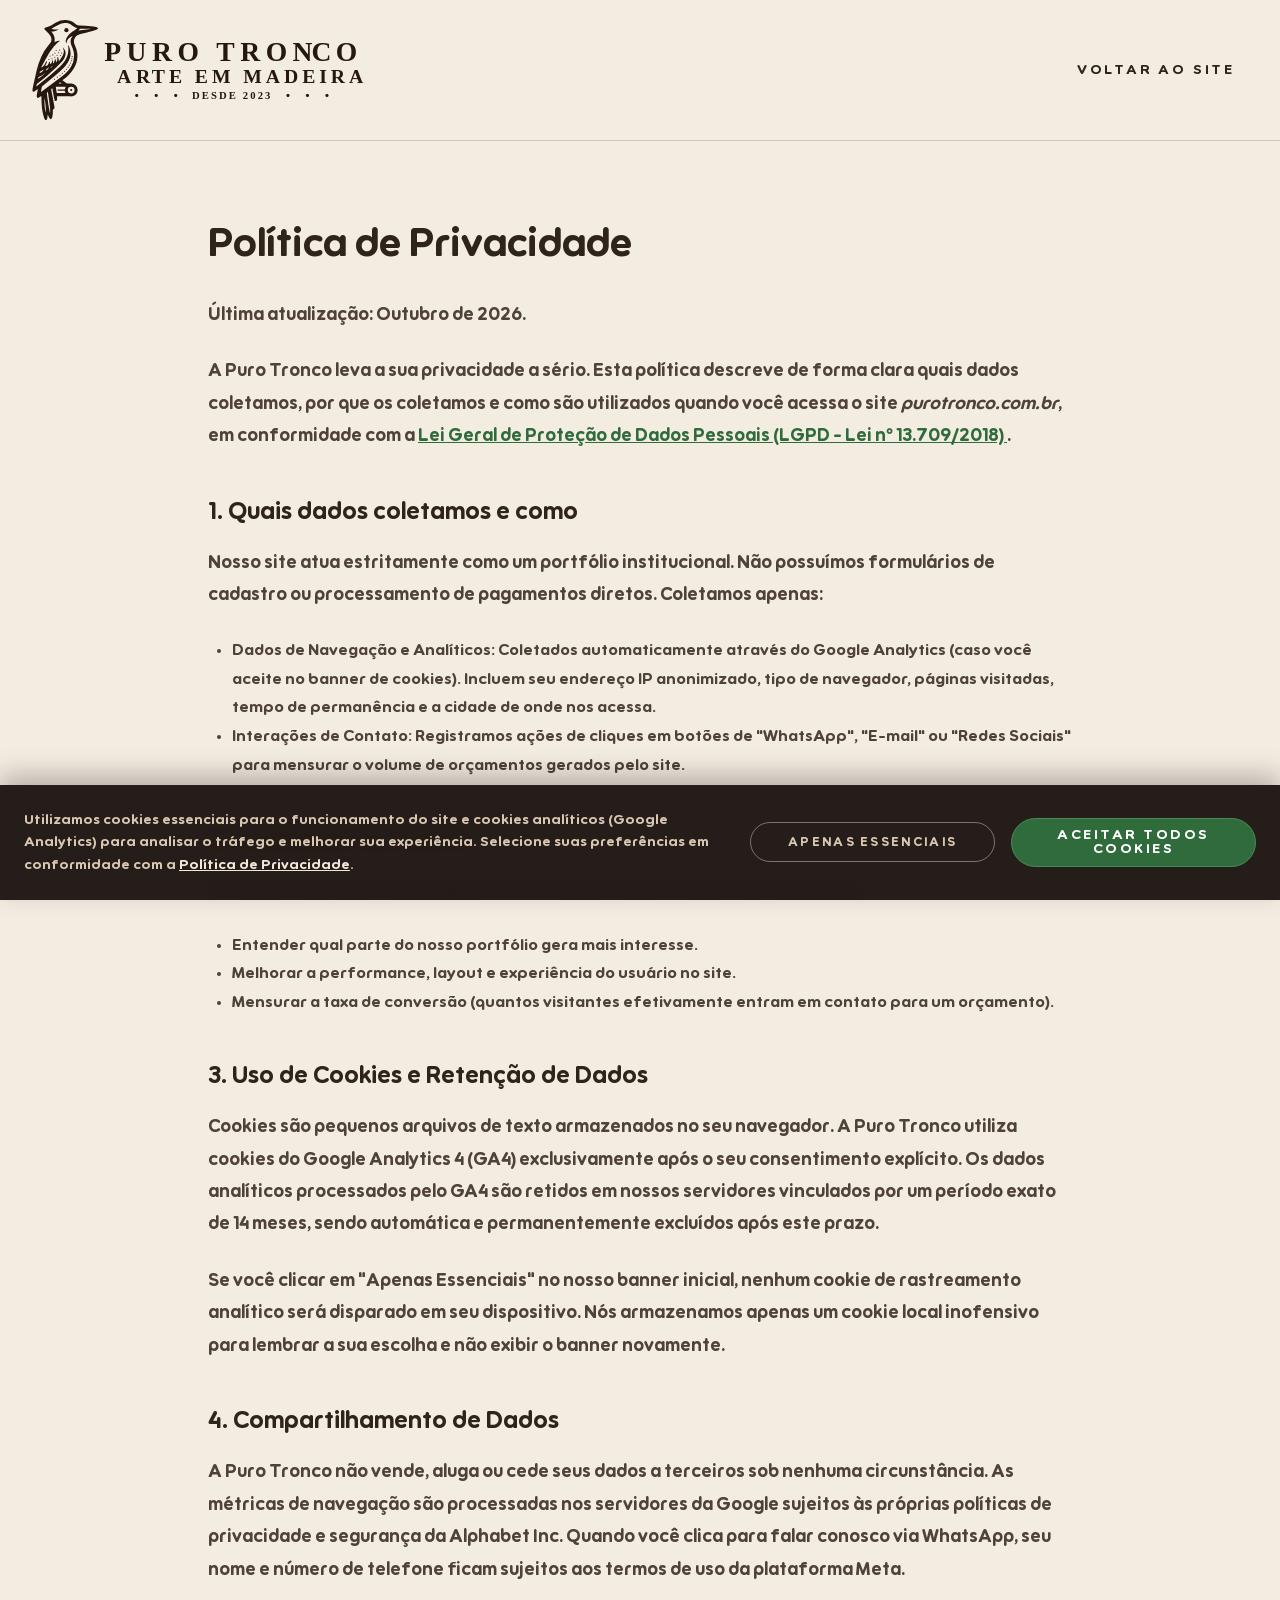
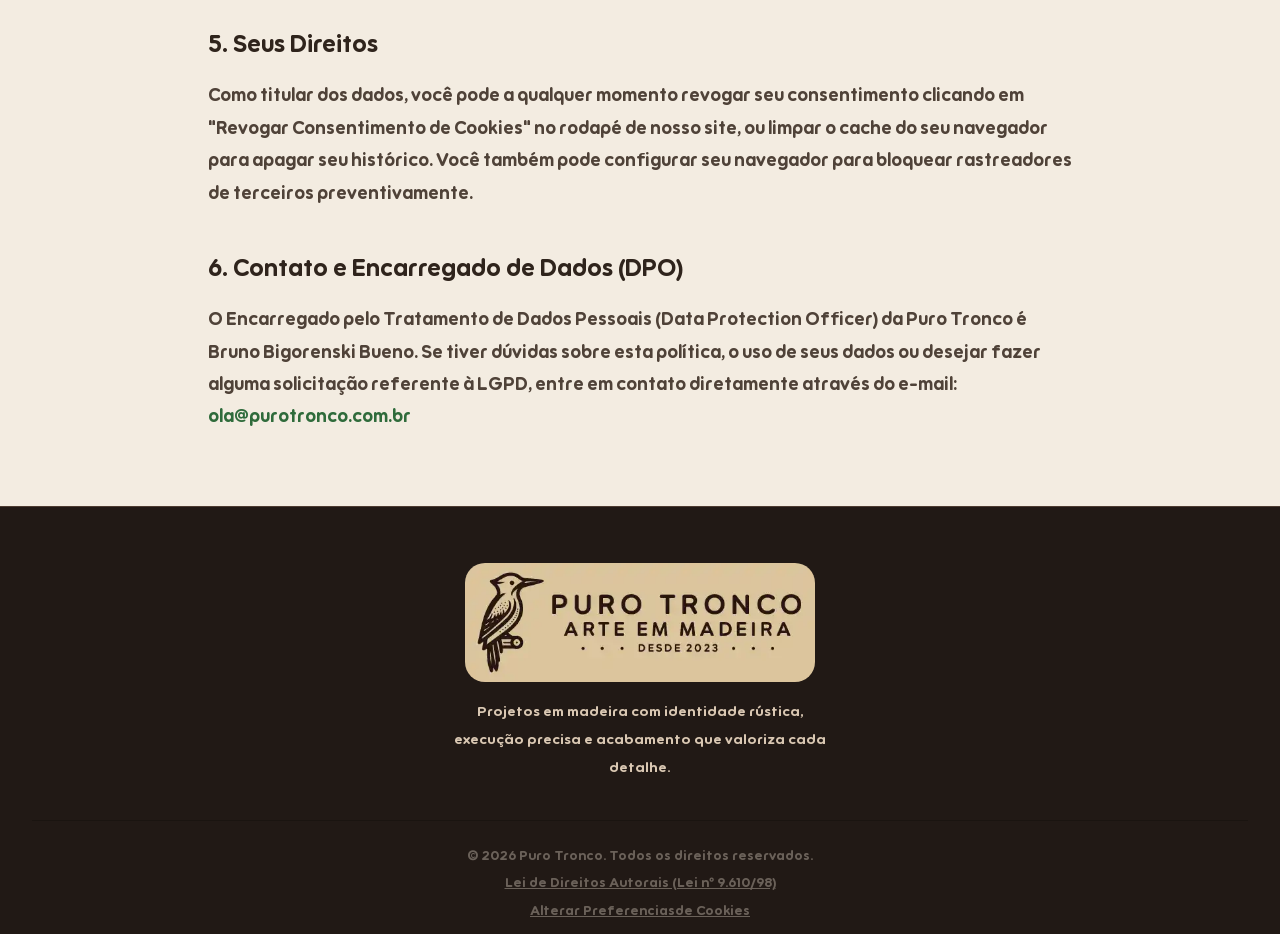
==== commit f0d769e1: "Criado botton nav bar em mobile. Adicionado novos icones. melhorado responsividade. adicionado botao" ====
--- a/privacidade.html
+++ b/privacidade.html
@@ -26,10 +26,6 @@
           <img src="./assets/img/svg/logo-horizontal-da-puro-tronco.svg" alt="Logo Puro Tronco Arte em Madeira"
             class="cabecalho__logo-img" width="1069" height="322">
         </a>
-
-        <button id="menu-mobile" type="button" class="btn-mobile" aria-label="Abrir menu" aria-expanded="false">
-          <img src="./assets/img/svg/hamburguer-menu.svg" alt="" aria-hidden="true" width="24" height="24">
-        </button>
 
         <nav id="navegacao-principal" class="nav">
           <a href="./index.html" class="link-padrao nav__link">Voltar ao site</a>
@@ -73,26 +69,37 @@
       <h2 class="privacidade__subtitulo">3. Uso de Cookies e Retenção de Dados</h2>
       <p class="privacidade__texto">
         Cookies são pequenos arquivos de texto armazenados no seu navegador. A Puro Tronco utiliza cookies do Google
-        Analytics 4 (GA4) <strong>exclusivamente após o seu consentimento explícito</strong>. Os dados analíticos processados pelo GA4 são retidos em nossos servidores vinculados por um período exato de <strong>14 meses</strong>, sendo automática e permanentemente excluídos após este prazo.
+        Analytics 4 (GA4) <strong>exclusivamente após o seu consentimento explícito</strong>. Os dados analíticos
+        processados pelo GA4 são retidos em nossos servidores vinculados por um período exato de <strong>14
+          meses</strong>, sendo automática e permanentemente excluídos após este prazo.
       </p>
       <p class="privacidade__texto">
-        Se você clicar em "Apenas Essenciais" no nosso banner inicial, nenhum cookie de rastreamento analítico será disparado em seu
+        Se você clicar em "Apenas Essenciais" no nosso banner inicial, nenhum cookie de rastreamento analítico será
+        disparado em seu
         dispositivo. Nós armazenamos apenas um cookie local inofensivo para lembrar a sua escolha e não exibir o banner
         novamente.
       </p>
 
       <h2 class="privacidade__subtitulo">4. Compartilhamento de Dados</h2>
       <p class="privacidade__texto">
-        A Puro Tronco não vende, aluga ou cede seus dados a terceiros sob nenhuma circunstância. As métricas de navegação são processadas nos
-        servidores da Google sujeitos às próprias políticas de privacidade e segurança da Alphabet Inc. Quando você clica para falar conosco via WhatsApp, seu nome e número de telefone ficam sujeitos aos termos de uso da plataforma Meta.
+        A Puro Tronco não vende, aluga ou cede seus dados a terceiros sob nenhuma circunstância. As métricas de
+        navegação são processadas nos
+        servidores da Google sujeitos às próprias políticas de privacidade e segurança da Alphabet Inc. Quando você
+        clica para falar conosco via WhatsApp, seu nome e número de telefone ficam sujeitos aos termos de uso da
+        plataforma Meta.
       </p>
 
       <h2 class="privacidade__subtitulo">5. Seus Direitos</h2>
-      <p class="privacidade__texto">Como titular dos dados, você pode a qualquer momento revogar seu consentimento clicando em "Revogar Consentimento de Cookies" no rodapé de nosso site, ou limpar o cache do seu navegador para apagar seu histórico. Você também pode configurar seu navegador para bloquear rastreadores de terceiros preventivamente.</p>
+      <p class="privacidade__texto">Como titular dos dados, você pode a qualquer momento revogar seu consentimento
+        clicando em "Revogar Consentimento de Cookies" no rodapé de nosso site, ou limpar o cache do seu navegador para
+        apagar seu histórico. Você também pode configurar seu navegador para bloquear rastreadores de terceiros
+        preventivamente.</p>
 
       <h2 class="privacidade__subtitulo">6. Contato e Encarregado de Dados (DPO)</h2>
       <p class="privacidade__texto">
-        O Encarregado pelo Tratamento de Dados Pessoais (Data Protection Officer) da Puro Tronco é <strong>Bruno Bigorenski Bueno</strong>. Se tiver dúvidas sobre esta política, o uso de seus dados ou desejar fazer alguma solicitação referente à LGPD, entre em contato diretamente através do e-mail: <br>
+        O Encarregado pelo Tratamento de Dados Pessoais (Data Protection Officer) da Puro Tronco é <strong>Bruno
+          Bigorenski Bueno</strong>. Se tiver dúvidas sobre esta política, o uso de seus dados ou desejar fazer alguma
+        solicitação referente à LGPD, entre em contato diretamente através do e-mail: <br>
         <strong><a href="mailto:ola@purotronco.com.br" class="privacidade__link">ola@purotronco.com.br</a></strong>
       </p>
     </main>
@@ -122,8 +129,7 @@
               </a>
             </span>
             <span class="rodape__copyright">
-              <a href="#" id="revogar-cookies" style="text-decoration: underline; color: inherit;">Revogar Consentimento
-                de Cookies</a>
+              <a href="#" id="revogar-cookies" style="text-decoration: underline; color: inherit;">Alterar Preferenciasde Cookies</a>
             </span>
           </div>
         </div>
@@ -131,11 +137,21 @@
     </footer>
   </div>
 
+  <!-- Menu Mobile Inferior Estilo App (Apenas Voltar) -->
+  <nav class="nav-mobile">
+    <a href="/" class="nav-mobile__link" aria-label="Voltar para a página inicial">
+      <img src="./assets/img/svg/voltar-pagina-principal-puro-tronco.svg" alt="" aria-hidden="true"
+        class="nav-mobile__icon" width="24" height="24">
+      <span class="nav-mobile__text">Voltar</span>
+    </a>
+  </nav>
+
   <!-- Banner LGPD e Cookies -->
   <div id="lgpd-banner" class="lgpd-banner hidden">
     <div class="lgpd-banner__content">
       <p class="lgpd-banner__text">
-        Utilizamos cookies essenciais para o funcionamento do site e cookies analíticos (Google Analytics) para analisar o tráfego e melhorar sua experiência. Selecione suas preferências em conformidade com a
+        Utilizamos cookies essenciais para o funcionamento do site e cookies analíticos (Google Analytics) para analisar
+        o tráfego e melhorar sua experiência. Selecione suas preferências em conformidade com a
         <a href="./privacidade.html" class="lgpd-banner__link">Política de Privacidade</a>.
       </p>
       <div class="lgpd-banner__actions">
--- a/styles/style.css
+++ b/styles/style.css
@@ -103,20 +103,23 @@
   font-weight: 600;
   font-style: normal;
   font-display: swap;
-  
+
 }
 
 /* ==========================================================================
    2. RESET & CONFIGURAÇÕES GLOBAIS
    ========================================================================== */
-*, ::before, ::after {
+*,
+::before,
+::after {
   box-sizing: border-box;
   border-width: 0;
   border-style: solid;
   border-color: var(--cor-borda-global);
 }
 
-html, :host {
+html,
+:host {
   scroll-behavior: smooth;
   line-height: 1.5;
   text-size-adjust: 100%;
@@ -148,7 +151,8 @@
   text-decoration: inherit;
 }
 
-b, strong {
+b,
+strong {
   font-weight: bolder;
 }
 
@@ -156,7 +160,8 @@
   font-size: 80%;
 }
 
-sub, sup {
+sub,
+sup {
   font-size: 75%;
   line-height: 0;
   position: relative;
@@ -177,18 +182,26 @@
   border-collapse: collapse;
 }
 
-button, input, optgroup, select, textarea {
+button,
+input,
+optgroup,
+select,
+textarea {
   font-family: inherit;
   font-size: 100%;
   margin: 0;
   padding: 0;
 }
 
-button, select {
+button,
+select {
   text-transform: none;
 }
 
-button, input:where([type='button']), input:where([type='reset']), input:where([type='submit']) {
+button,
+input:where([type='button']),
+input:where([type='reset']),
+input:where([type='submit']) {
   appearance: button;
   background-color: var(--cor-transparente);
   background-image: none;
@@ -206,7 +219,8 @@
   vertical-align: baseline;
 }
 
-::-webkit-inner-spin-button, ::-webkit-outer-spin-button {
+::-webkit-inner-spin-button,
+::-webkit-outer-spin-button {
   height: auto;
 }
 
@@ -223,16 +237,32 @@
   display: list-item;
 }
 
-blockquote, dl, dd, h1, h2, h3, h4, h5, h6, hr, figure, p, pre {
+blockquote,
+dl,
+dd,
+h1,
+h2,
+h3,
+h4,
+h5,
+h6,
+hr,
+figure,
+p,
+pre {
   margin: 0;
 }
 
-fieldset, legend, dialog {
+fieldset,
+legend,
+dialog {
   margin: 0;
   padding: 0;
 }
 
-ol, ul, menu {
+ol,
+ul,
+menu {
   list-style: none;
   margin: 0;
   padding: 0;
@@ -242,12 +272,14 @@
   resize: vertical;
 }
 
-input::placeholder, textarea::placeholder {
+input::placeholder,
+textarea::placeholder {
   opacity: 1;
   color: var(--cor-placeholder);
 }
 
-button, [role="button"] {
+button,
+[role="button"] {
   cursor: pointer;
 }
 
@@ -255,11 +287,19 @@
   cursor: default;
 }
 
-img, svg, video, canvas, audio, iframe, embed, object {
+img,
+svg,
+video,
+canvas,
+audio,
+iframe,
+embed,
+object {
   display: block;
 }
 
-img, video {
+img,
+video {
   max-width: 100%;
   height: auto;
 }
@@ -271,13 +311,22 @@
 /* ==========================================================================
    3. TIPOGRAFIA GERAL E BASE
    ========================================================================== */
-.font-display, h1, h2, h3, h4, h5, h6 {
+.font-display,
+h1,
+h2,
+h3,
+h4,
+h5,
+h6 {
   font-family: 'LT Saeada', serif, sans-serif;
   font-size: inherit;
   font-weight: inherit;
 }
 
-code, kbd, samp, pre {
+code,
+kbd,
+samp,
+pre {
   font-family: ui-monospace, SFMono-Regular, Menlo, Monaco, Consolas, "Liberation Mono", "Courier New", monospace;
   font-size: 1em;
 }
@@ -331,7 +380,11 @@
   scroll-margin-top: var(--header-height);
 }
 
-h2.sobre__titulo, h2.portfolio__titulo, h2.servicos__titulo, h2.contato__titulo, h2.sociais__titulo {
+h2.sobre__titulo,
+h2.portfolio__titulo,
+h2.servicos__titulo,
+h2.contato__titulo,
+h2.sociais__titulo {
   font-size: clamp(1.875rem, 4vw + 1rem, 3rem);
   line-height: 1.2;
 }
@@ -399,6 +452,21 @@
 .nav__link:hover {
   border-color: var(--cor-borda-card-hover);
   background-color: var(--cor-nav-link-hover-bg);
+}
+
+/* --- TRANSIÇÃO PARA OCULTAR CABEÇALHO --- */
+.cabecalho {
+  transition: transform 0.35s cubic-bezier(0.4, 0, 0.2, 1);
+}
+
+.cabecalho.esconder {
+  transform: translateY(-100%);
+}
+
+/* --- NAV MOBILE INFERIOR --- */
+.nav-mobile {
+  display: none;
+  /* Oculto no Desktop */
 }
 
 .btn-mobile {
@@ -1031,29 +1099,22 @@
   color: var(--cor-texto-detalhe);
 }
 
-.link-contato {
-  display: inline-flex;
-  align-items: center;
-  gap: 0.5rem;
+.texto-valor-destaque {
   color: var(--cor-primaria);
-  text-decoration: none;
-  transition: color 150ms ease, opacity 150ms ease;
-}
-
-.link-contato:hover {
-  color: var(--cor-primaria-hover);
-}
-
-.link-contato:focus {
-  outline: 2px solid var(--cor-primaria-focus);
-  outline-offset: 4px;
-  border-radius: 10px;
 }
 
 .card-contato__btn-wrapper {
   margin-top: 10px;
   display: flex;
+  justify-content: flex-start;
+  width: 100%;
+}
+
+.btn-secundario--contato {
+  flex: 1 1 0%;
   justify-content: center;
+  height: 40px;
+  padding: 0 0.5rem;
 }
 
 .btn-primario--small {
@@ -1063,7 +1124,9 @@
   justify-content: center;
   align-items: center;
   gap: 0.5rem;
-  height: 40px;
+  min-height: 40px;
+  padding: 0.6rem 1.2rem;
+  text-align: center;
   background-color: var(--cor-primaria);
   color: var(--cor-branco);
   border-radius: 9999px;
@@ -1100,6 +1163,7 @@
   margin: 0 auto;
   max-width: 80rem;
 }
+
 .sociais__cabecalho {
   display: flex;
   flex-direction: column;
@@ -1301,141 +1365,293 @@
    8. MEDIA QUERIES (Responsividade)
    ========================================================================== */
 @media (max-width: 992px) {
-  .btn-mobile {
+
+  /* Remove a exibição do menu de texto antigo e do botão */
+  .btn-mobile,
+  .nav {
+    display: none !important;
+  }
+
+  .cabecalho__container {
+    padding: 1.25rem 1.5rem;
+    justify-content: center;
+    /* Centraliza a logo no mobile já que não tem botão hambúrguer */
+  }
+
+  /* Barra inferior fixa (estilo App) */
+  .nav-mobile {
+    display: flex;
+    position: fixed;
+    bottom: 0;
+    left: 0;
+    width: 100%;
+    background-color: var(--cor-fundo-header);
+    backdrop-filter: blur(8px);
+    border-top: 1px solid var(--cor-borda-header);
+    z-index: 50;
+    justify-content: space-around;
+    align-items: center;
+    padding: 0.5rem 0.5rem calc(0.5rem + env(safe-area-inset-bottom));
+    box-shadow: 0 -4px 15px var(--cor-sombra-media);
+  }
+
+  .nav-mobile__link {
+    display: flex;
+    flex-direction: column;
+    align-items: center;
+    justify-content: center;
+    gap: 4px;
+    padding: 0.5rem;
+    color: var(--cor-texto-detalhe);
+    text-decoration: none;
+    transition: all 0.2s ease;
+    border-radius: 12px;
+    width: 64px;
+    position: relative;
+  }
+
+  .nav-mobile__icon {
+    width: 24px;
+    height: 24px;
+    opacity: 0.6;
+    transition: all 0.3s ease;
+  }
+
+  .nav-mobile__text {
+    font-size: 0.65rem;
+    font-weight: 600;
+    opacity: 0.6;
+    transition: all 0.3s ease;
+  }
+
+  /* Estado ativo do ícone quando a seção está na tela */
+  .nav-mobile__link.active .nav-mobile__icon,
+  .nav-mobile__link.active .nav-mobile__text {
+    opacity: 1;
+    color: var(--cor-primaria);
+  }
+
+  .nav-mobile__link.active .nav-mobile__icon {
+    transform: translateY(-2px) scale(1.1);
+  }
+
+  .nav-mobile__link::after {
+    content: '';
     display: block;
-  }
-  .cabecalho__container {
-    flex-wrap: wrap;
-    justify-content: space-between;
-    align-items: center;
-    padding: 1.25rem 1.5rem;
-  }
-  /* Reduz a logo no tablet para liberar espaço para o botão hambúrguer */
+    width: 4px;
+    height: 4px;
+    border-radius: 50%;
+    background-color: var(--cor-primaria);
+    position: absolute;
+    bottom: 2px;
+    opacity: 0;
+    transform: translateY(4px);
+    transition: all 0.3s ease;
+  }
+
+  .nav-mobile__link.active::after {
+    opacity: 1;
+    transform: translateY(0);
+  }
+
+  /* Eleva o botão flutuante do WhatsApp para não ficar embaixo do menu novo */
+  .fab-whatsapp {
+    bottom: calc(85px + env(safe-area-inset-bottom));
+  }
+
+  /* Eleva o Banner LGPD para não bater no Menu */
+  .lgpd-banner {
+    bottom: calc(75px + env(safe-area-inset-bottom));
+  }
+
+  /* Dá um respiro no fim da página para não esconder o rodapé por trás do menu */
+  .rodape {
+    padding-bottom: 75px;
+  }
+
   .cabecalho__logo-img {
     max-width: 280px;
     height: auto;
   }
-  .nav {
-    display: none;
-    width: 100%;
-    flex-direction: column;
-    align-items: center;
-    text-align: center;
-    padding-top: 1.5rem;
-    gap: 1rem;
-  }
-  .nav.active {
-    display: flex;
-  }
+
   .hero__container {
     padding: 6rem 1.5rem;
   }
+
   .hero__title {
     font-size: 3.75rem;
     line-height: 1;
   }
+
   .hero__subtitle {
     font-size: 1.125rem;
     line-height: 1.75rem;
   }
+
   .sobre__container {
     grid-template-columns: repeat(1, minmax(0, 1fr));
     padding: 5rem 1.5rem;
   }
-  h2.sobre__titulo, h2.portfolio__titulo, h2.servicos__titulo, h2.contato__titulo {
+
+  h2.sobre__titulo,
+  h2.portfolio__titulo,
+  h2.servicos__titulo,
+  h2.contato__titulo {
     font-size: 2.25rem;
     line-height: 2.5rem;
   }
-  .sobre__img {
-    min-height: 500px;
-  }
-  .portfolio__container, .servicos__container, .contato__container {
+
+  .moldura-imagem {
+    height: 500px;
+  }
+
+  .portfolio__container,
+  .servicos__container,
+  .contato__container {
     padding: 5rem 1.5rem;
   }
+
   .portfolio__grid {
     grid-template-columns: repeat(2, minmax(0, 1fr));
   }
+
   .rodape__container {
     padding: 3.5rem 1.5rem;
   }
-  .servicos__grid, .contato__grid {
+
+  .servicos__grid,
+  .contato__grid {
     grid-template-columns: repeat(1, minmax(0, 1fr));
   }
+
   .sociais__grid {
     grid-template-columns: repeat(2, minmax(0, 1fr));
   }
 }
 
 @media (max-width: 480px) {
-  .hero__btn {
+
+  .hero__btn,
+  .btn-secundario {
     padding: 1rem 1.25rem;
     font-size: 0.75rem;
     letter-spacing: 0.1em;
     width: 100%;
     justify-content: center;
   }
+
+  .hero__badge {
+    font-size: 0.65rem;
+    letter-spacing: 0.12em;
+    padding: 0.4rem 0.8rem;
+    white-space: nowrap;
+    text-align: center;
+  }
+
   .cabecalho__container {
-    /* Removido o flex-direction: column para manter a logo e o menu lado a lado */
     gap: 1rem;
     padding: 1.25rem 1rem;
   }
+
   /* Reduz ainda mais a logo no celular */
   .cabecalho__logo-img {
     max-width: 180px;
   }
+
   .nav {
     flex-wrap: wrap;
     justify-content: center;
     gap: 1rem;
   }
+
   .hero__container {
     padding: 5rem 1rem;
   }
-  h1.hero__title, h2.sobre__titulo, h2.portfolio__titulo, h2.servicos__titulo, h2.contato__titulo {
+
+  h1.hero__title,
+  h2.sobre__titulo,
+  h2.portfolio__titulo,
+  h2.servicos__titulo,
+  h2.contato__titulo {
     font-size: 2.25rem;
     line-height: 2.5rem;
   }
-  .hero__subtitle, .portfolio__subtitulo, .servicos__subtitulo, .contato__subtitulo {
+
+  .hero__subtitle,
+  .portfolio__subtitulo,
+  .servicos__subtitulo,
+  .contato__subtitulo {
     font-size: 1rem;
     line-height: 1.5rem;
   }
+
   .hero__actions {
     flex-direction: column;
     align-items: flex-start;
   }
-  .sobre__container, .portfolio__container, .servicos__container, .contato__container {
+
+  .sobre__container,
+  .portfolio__container,
+  .servicos__container,
+  .contato__container {
     padding: 4rem 1rem;
   }
+
   .sobre__descricao {
     font-size: 1rem;
     line-height: 1.5rem;
   }
+
   .sobre__destaques {
     grid-template-columns: repeat(1, minmax(0, 1fr));
   }
-  .sobre__img {
-    min-height: 360px;
-  }
+
+  /* 1. Reduz a altura foto da CNC proporcionalmente no celular */
+  .moldura-imagem {
+    height: 420px;
+  }
+
+  /* 2. Devolve o cartão flutuante para dentro da foto */
   .card-flutuante {
-    position: static;
-    margin-top: 1rem;
-    max-width: 100%;
-  }
+    position: absolute;
+    bottom: 1rem;
+    left: 1rem;
+    width: calc(100% - 2rem);
+    max-width: none;
+    padding: 1rem;
+    margin-top: 0;
+  }
+
   .portfolio__grid {
     grid-template-columns: repeat(1, minmax(0, 1fr));
   }
+
   .sociais__grid {
     grid-template-columns: repeat(2, minmax(0, 1fr));
     gap: 0.75rem;
   }
+
   .rodape__container {
     padding: 3.5rem 1rem;
   }
+
   .card-servico {
     padding: 1.25rem;
   }
+
   .card-social__link {
     min-height: 148px;
+  }
+
+  /* 3. Empilha os botões do banner LGPD evitando que o texto quebre mal */
+  .lgpd-banner__actions {
+    flex-direction: column;
+    width: 100%;
+    gap: 0.75rem;
+  }
+
+  .lgpd-banner__actions button {
+    width: 100%;
   }
 }
 
@@ -1492,20 +1708,31 @@
   justify-content: flex-start;
 }
 
-.btn-primario--small span {
+.btn-primario--small span,
+.btn-secundario--small span {
   line-height: 1;
   margin-top: 3px;
   /* Compensação gravitacional da tipografia */
 }
 
 .btn-secundario--small {
+  flex: 1 1 0%;
+  align-self: center;
+  display: flex;
+  justify-content: center;
+  align-items: center;
+  gap: 0.5rem;
+  min-height: 40px;
   padding: 0.6rem 1.2rem;
+  text-align: center;
+  border-radius: 9999px;
+  text-transform: uppercase;
+  font-weight: 600;
   font-size: 0.8rem;
-}
-
-.btn-secundario--small {
   color: var(--cor-texto-escuro-suave);
   border: 1px solid var(--cor-btn-sec-small-borda);
+  background-color: var(--cor-transparente);
+  transition: all 150ms ease;
 }
 
 @media (min-width: 768px) {
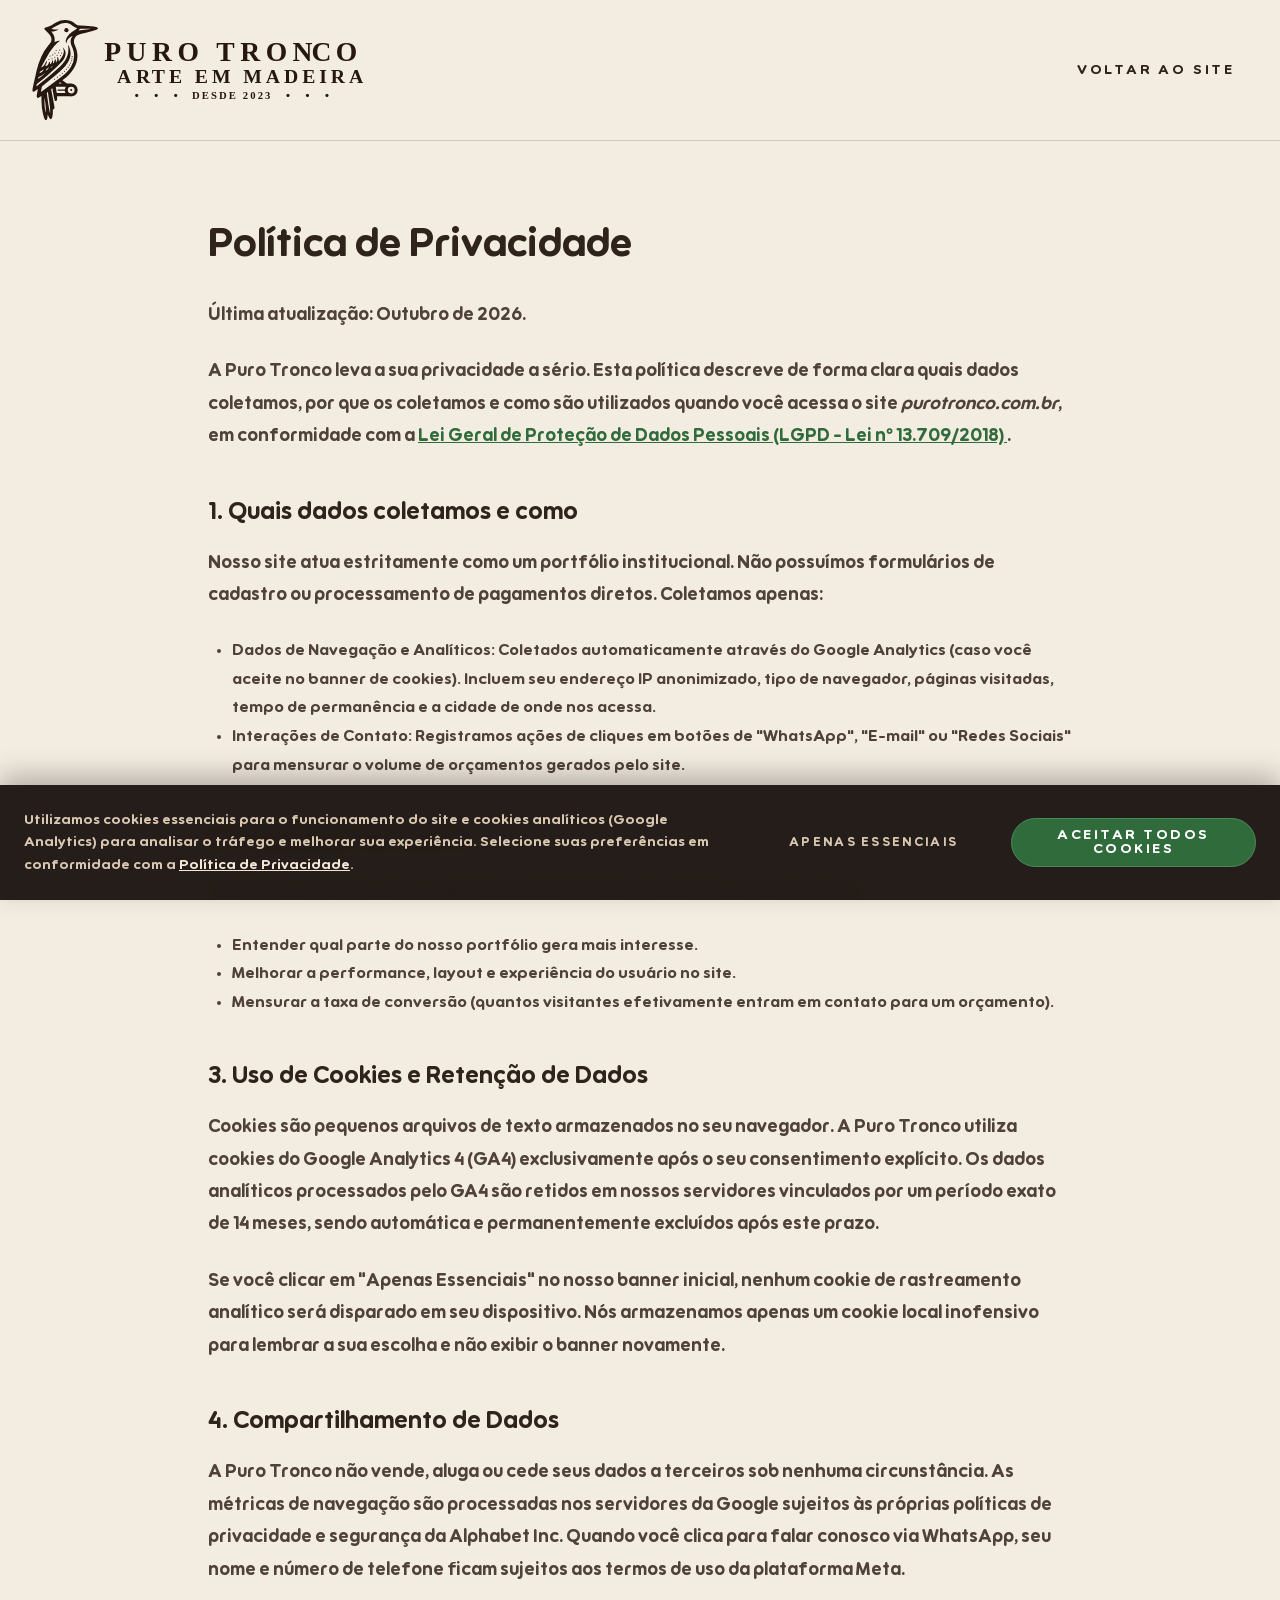
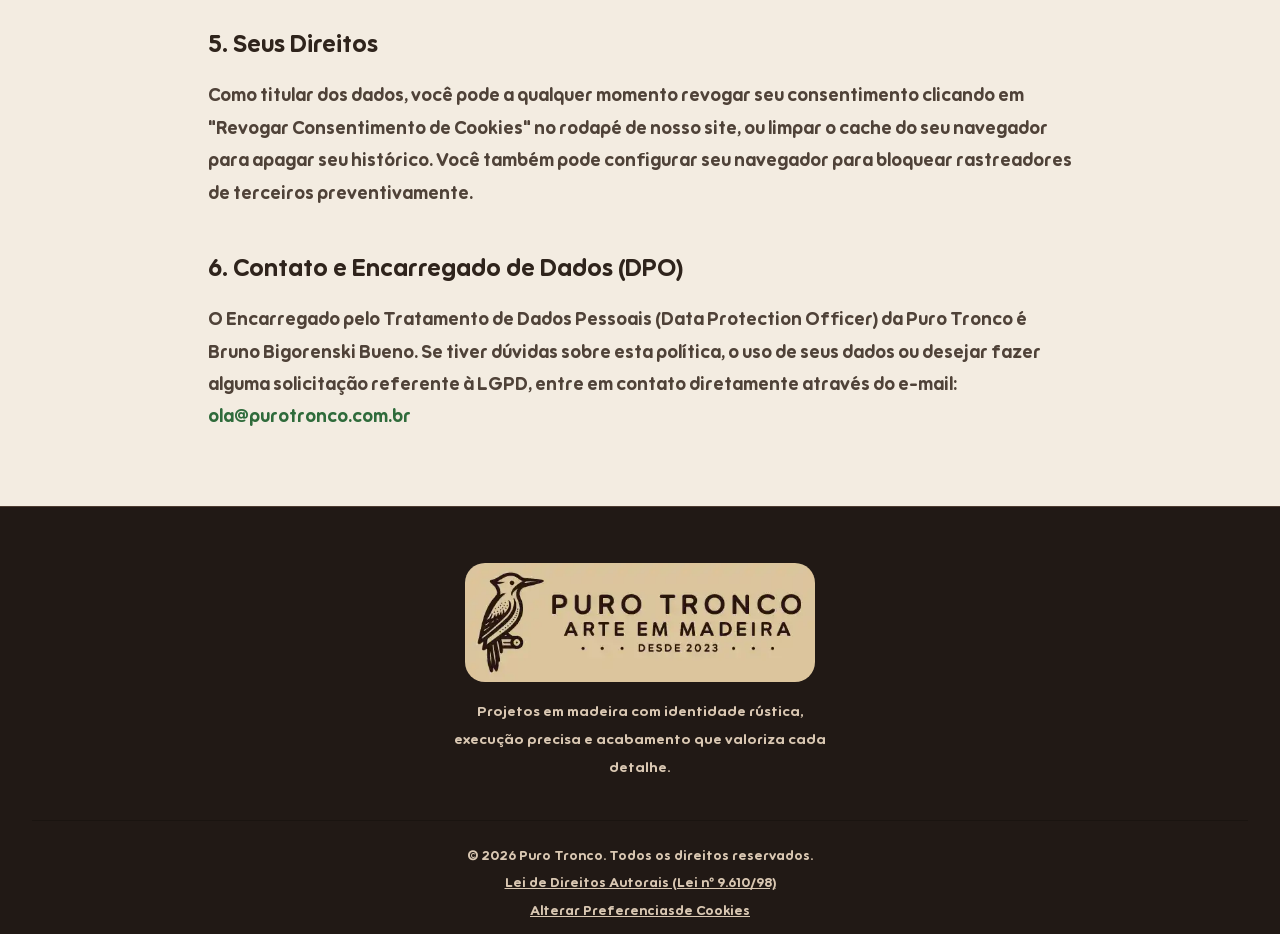
==== commit de09dacf: "Realizado ajuste de contraste, imagens otimizadas, retirada preload desnescessario." ====
--- a/privacidade.html
+++ b/privacidade.html
@@ -6,12 +6,13 @@
   <meta name="viewport" content="width=device-width, initial-scale=1.0">
   <title>Política de Privacidade | Puro Tronco</title>
   <meta name="robots" content="noindex, follow">
-
   <meta name="description" content="Política de Privacidade e Termos de Uso (LGPD) da marcenaria Puro Tronco.">
   <link rel="canonical" href="https://purotronco.com.br/privacidade.html">
+  <link rel="icon" type="image/svg+xml" href="./assets/img/svg/favicon-puro-tronco.svg">
 
-  <link rel="preload" href="./assets/fonts/LTSaeada-SemiBold.woff2" as="font" type="font/woff2" crossorigin>
-  <link rel="icon" type="image/svg+xml" href="./assets/img/svg/favicon-puro-tronco.svg">
+  <link rel="preload" href="./assets/fonts/LTSaeada-SemiBold.woff2" as="font" type="font/woff2" crossorigin>  
+  <link rel="preload" href="./styles/style.css" as="style">
+  
   <link rel="stylesheet" href="./styles/style.css">
 
   <script src="./scripts/script.js" defer></script>
--- a/styles/style.css
+++ b/styles/style.css
@@ -49,20 +49,22 @@
   --cor-primaria-hex: #2f6b3b;
   --cor-primaria-hover: rgb(36 87 48 / 1);
   --cor-primaria-borda: rgb(75 138 88 / 1);
-  --cor-primaria-focus: rgb(207 226 211 / 1);
+  --cor-primaria-focus: rgb(75 138 88 / 1);
   --cor-primaria-hover-border: rgb(132 176 141 / 1);
 
   /* Botões Secundários */
-  --cor-btn-sec-texto: rgb(79 61 49 / 1);
-  --cor-btn-sec-borda: rgb(183 150 115 / 1);
-  --cor-btn-sec-hover-bg: rgb(248 239 228 / 1);
-  --cor-btn-sec-hover-borda: rgb(138 106 79 / 1);
-  --cor-btn-sec-focus: rgb(216 192 164 / 1);
-  --cor-btn-sec-small-borda: rgb(217 199 178 / 0.5);
+  --cor-tag-bg: rgb(245 235 223 / 1);
+  --cor-tag-texto: rgb(92 65 43 / 1);
+  --cor-tag-borda: rgb(168 135 101 / 1);
+  --cor-tag-borda-alt: rgb(160 125 90 / 1);
+  --cor-tag-borda-translucida: rgb(150 110 65 / 0.45);
+  --cor-badge-bg: rgb(243 236 225 / 0.1);
+  --cor-badge-texto: rgb(228 201 168 / 1);
+  --cor-badge-borda: rgb(168 135 101 / 1);
 
   /* Tags e Badges */
   --cor-tag-bg: rgb(245 235 223 / 1);
-  --cor-tag-texto: rgb(138 101 70 / 1);
+  --cor-tag-texto: rgb(92 65 43 / 1);
   --cor-tag-borda: rgb(216 191 159 / 1);
   --cor-tag-borda-alt: rgb(210 181 150 / 1);
   --cor-tag-borda-translucida: rgb(199 150 93 / 0.45);
@@ -1308,7 +1310,7 @@
   display: flex;
   justify-content: center;
   align-items: center;
-  opacity: 0.35;
+  color: var(--cor-texto-escuro-suave);
 }
 
 .rodape__rights-text {
--- a/styles/style.css
+++ b/styles/style.css
@@ -49,20 +49,22 @@
   --cor-primaria-hex: #2f6b3b;
   --cor-primaria-hover: rgb(36 87 48 / 1);
   --cor-primaria-borda: rgb(75 138 88 / 1);
-  --cor-primaria-focus: rgb(207 226 211 / 1);
+  --cor-primaria-focus: rgb(75 138 88 / 1);
   --cor-primaria-hover-border: rgb(132 176 141 / 1);
 
   /* Botões Secundários */
-  --cor-btn-sec-texto: rgb(79 61 49 / 1);
-  --cor-btn-sec-borda: rgb(183 150 115 / 1);
-  --cor-btn-sec-hover-bg: rgb(248 239 228 / 1);
-  --cor-btn-sec-hover-borda: rgb(138 106 79 / 1);
-  --cor-btn-sec-focus: rgb(216 192 164 / 1);
-  --cor-btn-sec-small-borda: rgb(217 199 178 / 0.5);
+  --cor-tag-bg: rgb(245 235 223 / 1);
+  --cor-tag-texto: rgb(92 65 43 / 1);
+  --cor-tag-borda: rgb(168 135 101 / 1);
+  --cor-tag-borda-alt: rgb(160 125 90 / 1);
+  --cor-tag-borda-translucida: rgb(150 110 65 / 0.45);
+  --cor-badge-bg: rgb(243 236 225 / 0.1);
+  --cor-badge-texto: rgb(228 201 168 / 1);
+  --cor-badge-borda: rgb(168 135 101 / 1);
 
   /* Tags e Badges */
   --cor-tag-bg: rgb(245 235 223 / 1);
-  --cor-tag-texto: rgb(138 101 70 / 1);
+  --cor-tag-texto: rgb(92 65 43 / 1);
   --cor-tag-borda: rgb(216 191 159 / 1);
   --cor-tag-borda-alt: rgb(210 181 150 / 1);
   --cor-tag-borda-translucida: rgb(199 150 93 / 0.45);
@@ -1308,7 +1310,7 @@
   display: flex;
   justify-content: center;
   align-items: center;
-  opacity: 0.35;
+  color: var(--cor-texto-escuro-suave);
 }
 
 .rodape__rights-text {
